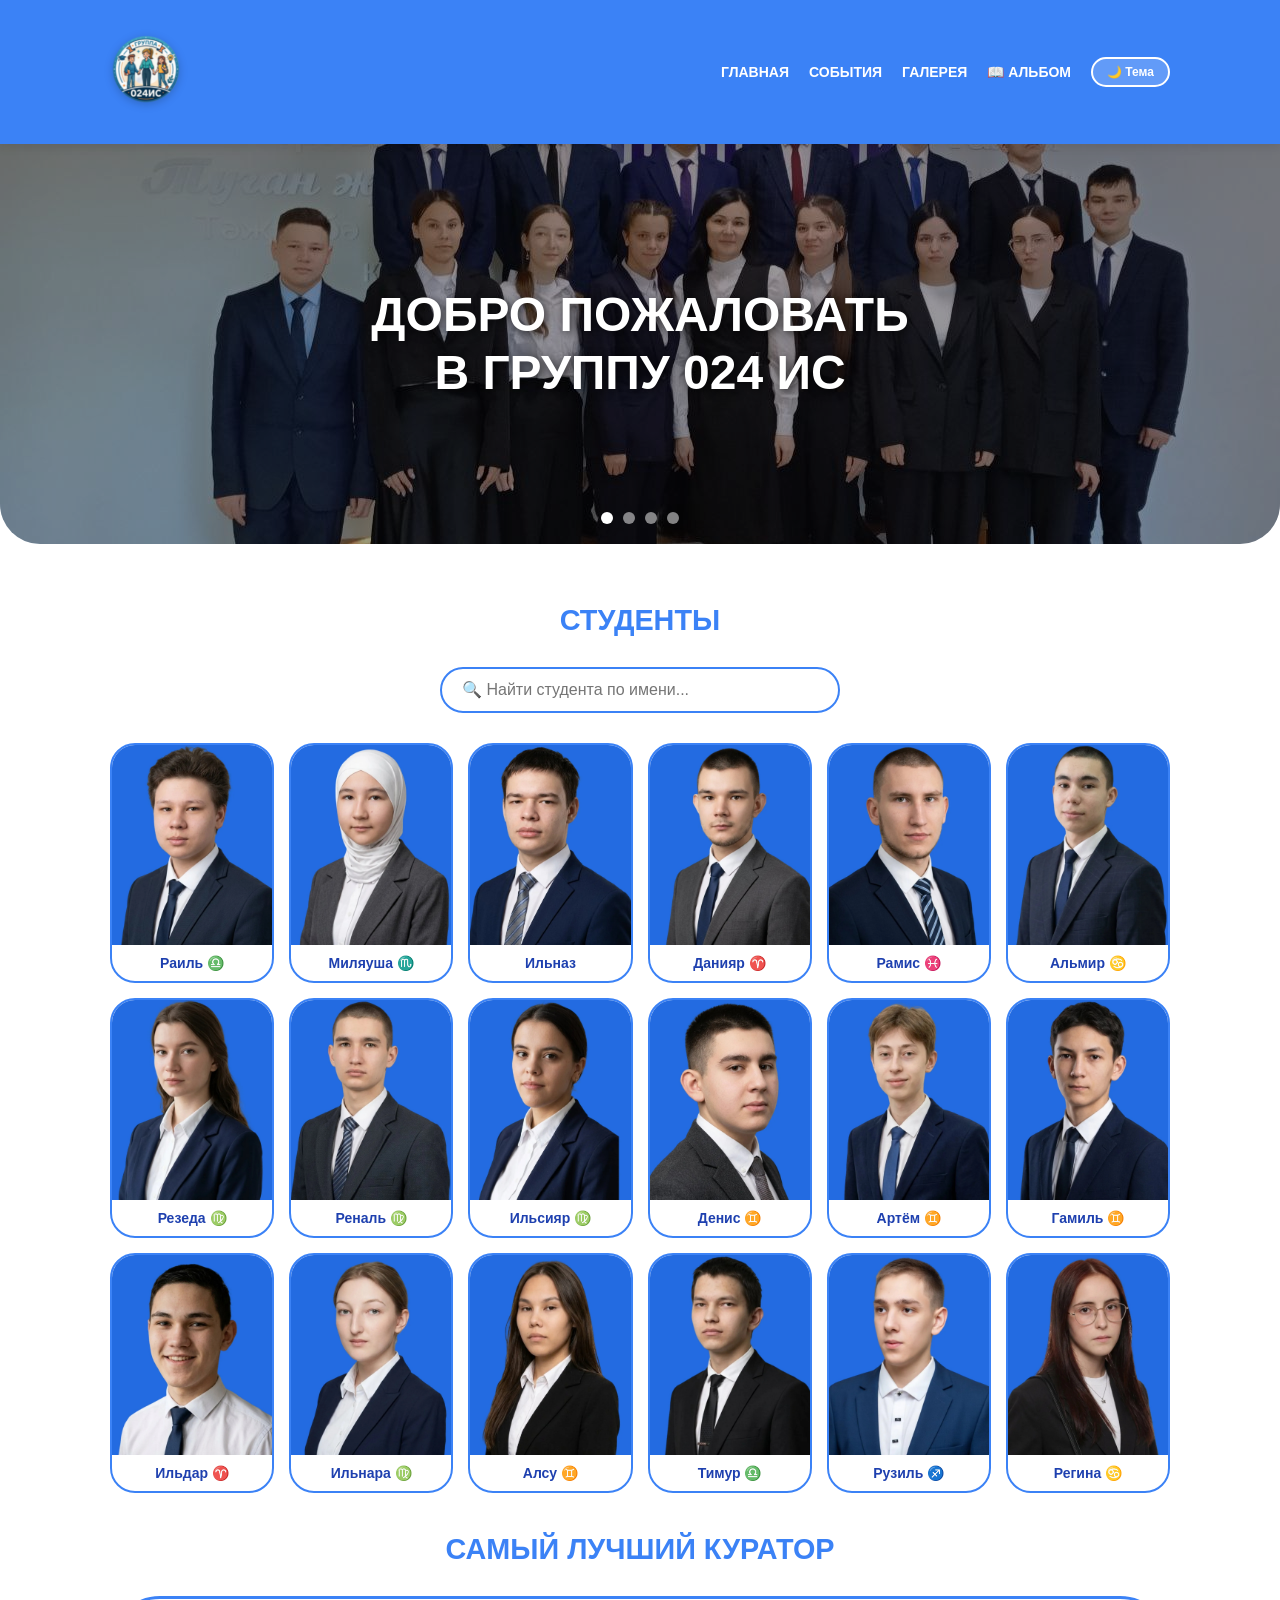
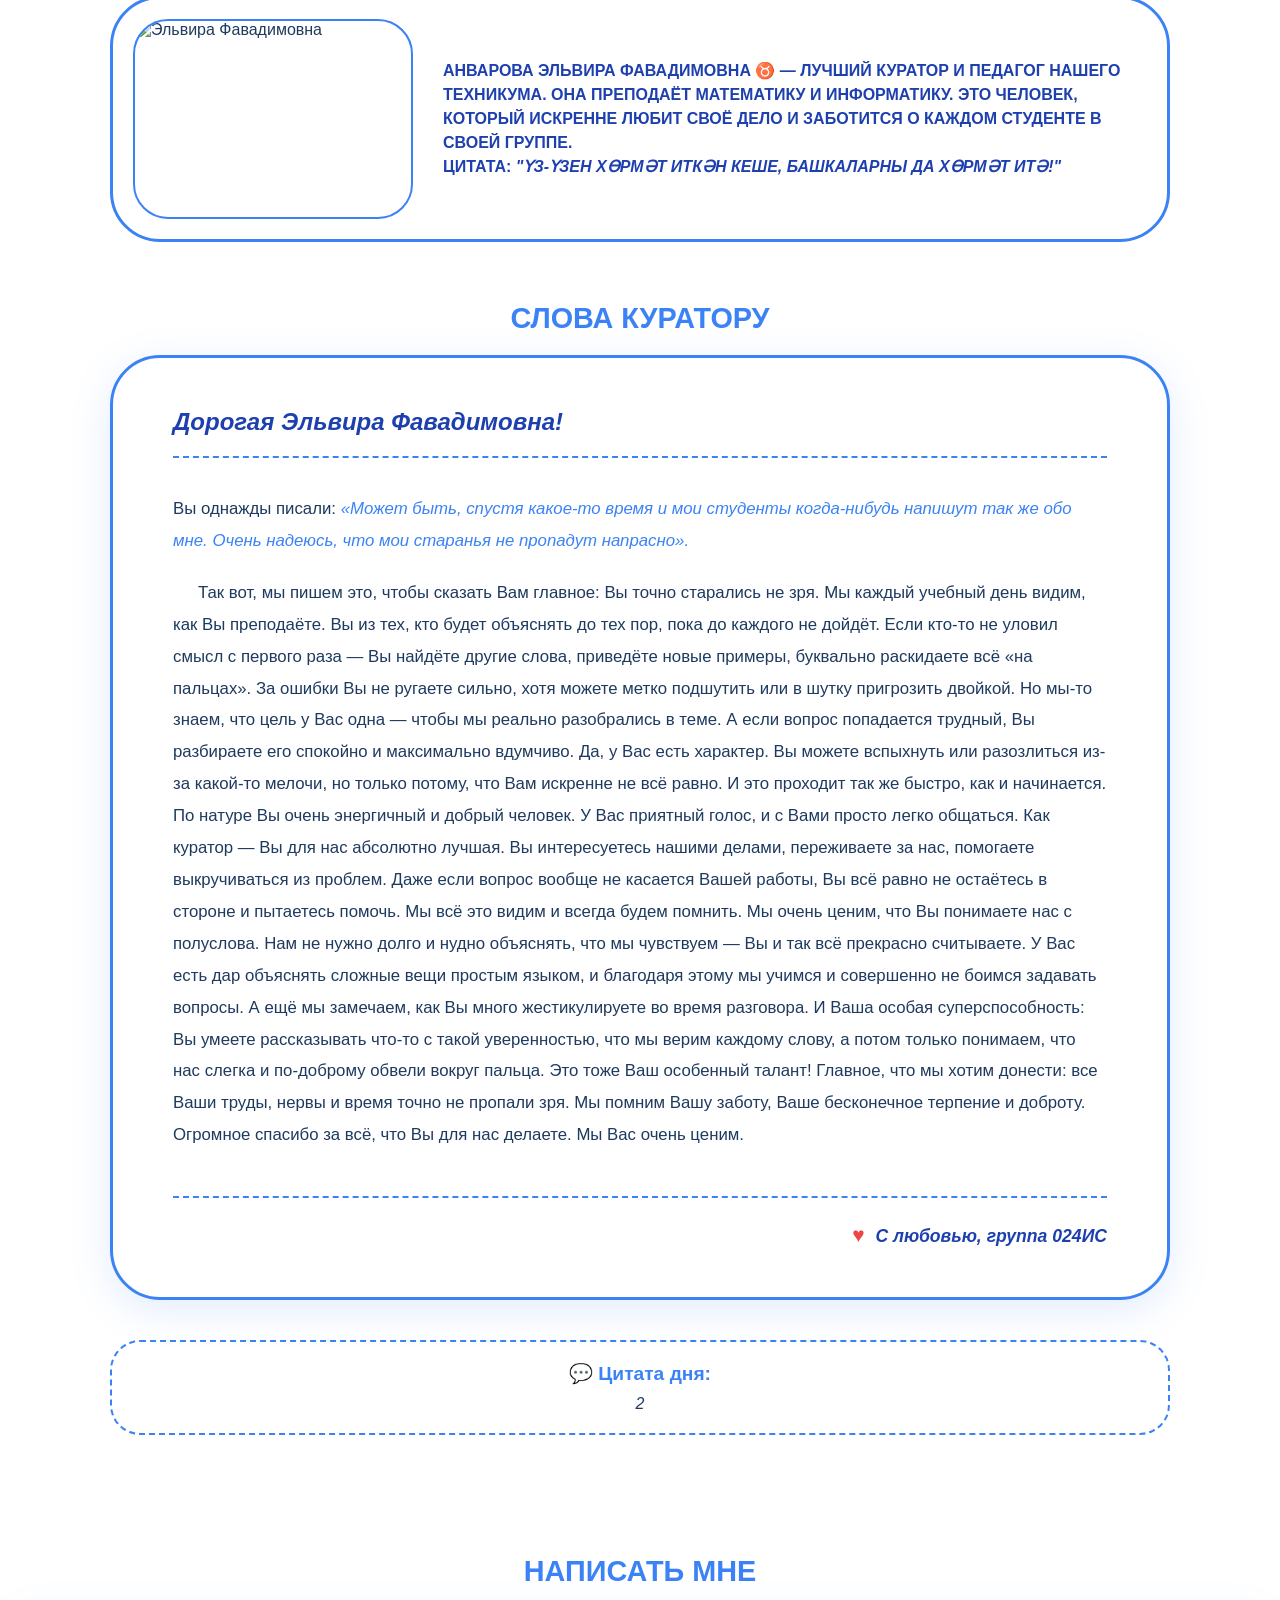
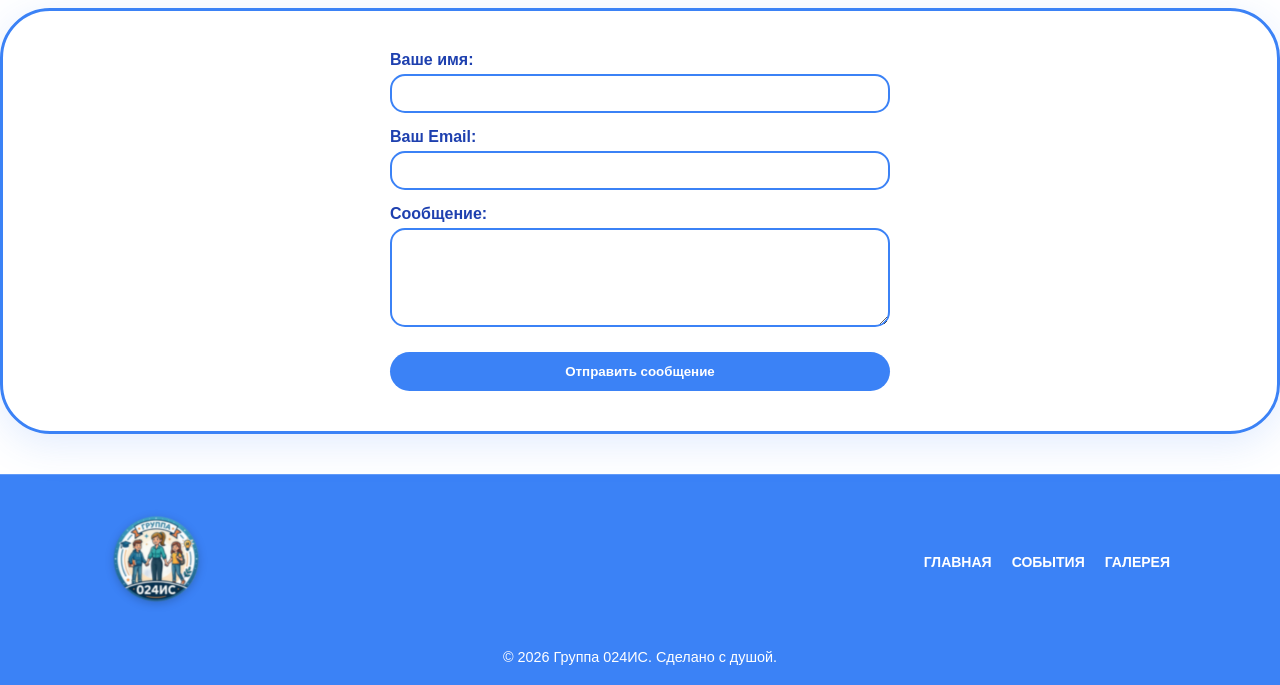
==== index.html @ 1a0e8ff4 "Add files via upload" ====
<!DOCTYPE html>
<html lang="ru" data-theme="light">
<head>
    <meta charset="UTF-8">
    <meta name="viewport" content="width=device-width, initial-scale=1.0">
    <link rel="stylesheet" href="style.css">
    <title>Группа 024ИС - Главная</title>
</head>
<body>
    <header class="header">
        <div class="container nav-container">
            <div class="logo"><img src="logo-024is.png" alt="Логотип 024ИС"></div>
            <nav class="nav">
                <a href="index.html">Главная</a>
                <a href="events.html">События</a>
                <a href="gallery.html">Галерея</a>
                <a href="album.html">📖 Альбом</a>
                <button class="theme-toggle" onclick="toggleTheme()" title="Сменить тему">🌙 Тема</button>
            </nav>
        </div>
    </header>

    <div class="hero-slider" id="heroSlider">
        <div class="slide active" style="background-image: url('ФОТО ГЛАВ.jpg')">
            <div class="slide-overlay"><h1>Добро пожаловать<br>в группу 024 ИС</h1></div>
        </div>
        <div class="slide" style="background-image: url('group-photo.jpg')">
            <div class="slide-overlay"><h1>Мы — команда!<br>024ИС</h1></div>
        </div>
        <div class="slide" style="background-image: url('image_22.jpg')">
            <div class="slide-overlay"><h1>Лучшие моменты<br>вместе</h1></div>
        </div>
        <div class="slide" style="background-image: url('image_26.jpg')">
            <div class="slide-overlay"><h1>Спорт и дружба<br>024ИС</h1></div>
        </div>
        <div class="slider-dots">
            <span class="dot active" onclick="goToSlide(0)"></span>
            <span class="dot" onclick="goToSlide(1)"></span>
            <span class="dot" onclick="goToSlide(2)"></span>
            <span class="dot" onclick="goToSlide(3)"></span>
        </div>
    </div>

    <main class="container">
        <h2 class="section-title fade-in">Студенты</h2>
        
        <div class="search-box fade-in">
            <input type="text" id="studentSearch" placeholder="🔍 Найти студента по имени..." oninput="filterStudents()">
        </div>

        <div class="student-grid" id="studentGrid">
            <div class="student-card fade-in" onclick="openModal('modal1')">
                <img src="Студент 1.png" alt="Раиль" loading="lazy">
                <div class="student-name">Раиль ♎</div>
            </div>
            <div class="student-card fade-in" onclick="openModal('modal2')">
                <img src="Студент 2.png" alt="Миляуша" loading="lazy" onerror="this.parentElement.style.display='none'">
                <div class="student-name">Миляуша ♏</div>
            </div>
            <div class="student-card fade-in" onclick="openModal('modal3')">
                <img src="Студент 3.png" alt="Ильназ" loading="lazy">
                <div class="student-name">Ильназ</div>
            </div>
            <div class="student-card fade-in" onclick="openModal('modal4')">
                <img src="Студент 4.png" alt="Данияр" loading="lazy">
                <div class="student-name">Данияр ♈</div>
            </div>
            <div class="student-card fade-in" onclick="openModal('modal5')">
                <img src="Студент 5.png" alt="Рамис" loading="lazy">
                <div class="student-name">Рамис ♓</div>
            </div>
            <div class="student-card fade-in" onclick="openModal('modal6')">
                <img src="Студент 6.png" alt="Альмир" loading="lazy">
                <div class="student-name">Альмир ♋</div>
            </div>
            <div class="student-card fade-in" onclick="openModal('modal7')">
                <img src="Студент 7.png" alt="Резеда" loading="lazy">
                <div class="student-name">Резеда ♍</div>
            </div>
            <div class="student-card fade-in" onclick="openModal('modal8')">
                <img src="Студент 8.png" alt="Реналь" loading="lazy">
                <div class="student-name">Реналь ♍</div>
            </div>
            <div class="student-card fade-in" onclick="openModal('modal9')">
                <img src="Студент 9.png" alt="Ильсияр" loading="lazy">
                <div class="student-name">Ильсияр ♍</div>
            </div>
            <div class="student-card fade-in" onclick="openModal('modal10')">
                <img src="Студент 10.png" alt="Денис" loading="lazy">
                <div class="student-name">Денис ♊</div>
            </div>
            <div class="student-card fade-in" onclick="openModal('modal11')">
                <img src="Студент 11.png" alt="Артём" loading="lazy">
                <div class="student-name">Артём ♊</div>
            </div>
            <div class="student-card fade-in" onclick="openModal('modal12')">
                <img src="Студент 12.png" alt="Гамиль" loading="lazy">
                <div class="student-name">Гамиль ♊</div>
            </div>
            <div class="student-card fade-in" onclick="openModal('modal13')">
                <img src="Студент 13.png" alt="Ильдар" loading="lazy">
                <div class="student-name">Ильдар ♈</div>
            </div>
            <div class="student-card fade-in" onclick="openModal('modal14')">
                <img src="Студент 14.png" alt="Ильнара" loading="lazy">
                <div class="student-name">Ильнара ♍</div>
            </div>
            <div class="student-card fade-in" onclick="openModal('modal15')">
                <img src="Студент 15.png" alt="Алсу" loading="lazy">
                <div class="student-name">Алсу ♊</div>
            </div>
            <div class="student-card fade-in" onclick="openModal('modal16')">
                <img src="Студент 16.png" alt="Тимур" loading="lazy">
                <div class="student-name">Тимур ♎</div>
            </div>
            <div class="student-card fade-in" onclick="openModal('modal17')">
                <img src="Студент 17.png" alt="Рузиль" loading="lazy">
                <div class="student-name">Рузиль ♐</div>
            </div>
            <div class="student-card fade-in" onclick="openModal('modal18')">
                <img src="Студент 18.png" alt="Регина" loading="lazy">
                <div class="student-name">Регина ♋</div>
            </div>
        </div>

        <div class="modal-overlay" id="modalOverlay" onclick="closeModalOutside(event)">
            <div class="modal-window">
                <button class="close-btn" onclick="closeModal()">&times;</button>
                <img id="modalImg" src="" alt="" class="modal-img">
                <h2 id="modalTitle"></h2>
                <p id="modalDesc"></p>
            </div>
        </div>

        <h2 class="section-title fade-in">Самый лучший куратор</h2>
        <div class="curator-card fade-in">
            <div class="curator-photo-wrap">
                <img src="curator.jpg" alt="Эльвира Фавадимовна">
            </div>
            <div class="curator-info">
                Анварова Эльвира Фавадимовна ♉ — лучший куратор и педагог нашего техникума.
                Она преподаёт математику и информатику. Это человек, который искренне
                любит своё дело и заботится о каждом студенте в своей группе.
                <p>Цитата: <em>"Үз-үзен хөрмәт иткән кеше, башкаларны да хөрмәт итә!"</em></p>
            </div>
        </div>

        <section id="letter" class="letter-section fade-in">
            <h2 class="section-title">Слова куратору</h2>
            <div class="letter-card">
                <div class="letter-header">Дорогая Эльвира Фавадимовна!</div>
                <div class="letter-body">
                    <p>Вы однажды писали: <em>«Может быть, спустя какое-то время и мои студенты когда-нибудь напишут так же обо мне. Очень надеюсь, что мои старанья не пропадут напрасно».</em></p>
                    <p>Так вот, мы пишем это, чтобы сказать Вам главное: Вы точно старались не зря. Мы каждый учебный день видим, как Вы преподаёте. Вы из тех, кто будет объяснять до тех пор, пока до каждого не дойдёт. Если кто-то не уловил смысл с первого раза — Вы найдёте другие слова, приведёте новые примеры, буквально раскидаете всё «на пальцах». За ошибки Вы не ругаете сильно, хотя можете метко подшутить или в шутку пригрозить двойкой. Но мы-то знаем, что цель у Вас одна — чтобы мы реально разобрались в теме. А если вопрос попадается трудный, Вы разбираете его спокойно и максимально вдумчиво. Да, у Вас есть характер. Вы можете вспыхнуть или разозлиться из-за какой-то мелочи, но только потому, что Вам искренне не всё равно. И это проходит так же быстро, как и начинается. По натуре Вы очень энергичный и добрый человек. У Вас приятный голос, и с Вами просто легко общаться. Как куратор — Вы для нас абсолютно лучшая. Вы интересуетесь нашими делами, переживаете за нас, помогаете выкручиваться из проблем. Даже если вопрос вообще не касается Вашей работы, Вы всё равно не остаётесь в стороне и пытаетесь помочь. Мы всё это видим и всегда будем помнить. Мы очень ценим, что Вы понимаете нас с полуслова. Нам не нужно долго и нудно объяснять, что мы чувствуем — Вы и так всё прекрасно считываете. У Вас есть дар объяснять сложные вещи простым языком, и благодаря этому мы учимся и совершенно не боимся задавать вопросы. А ещё мы замечаем, как Вы много жестикулируете во время разговора. И Ваша особая суперспособность: Вы умеете рассказывать что-то с такой уверенностью, что мы верим каждому слову, а потом только понимаем, что нас слегка и по-доброму обвели вокруг пальца. Это тоже Ваш особенный талант! Главное, что мы хотим донести: все Ваши труды, нервы и время точно не пропали зря. Мы помним Вашу заботу, Ваше бесконечное терпение и доброту. Огромное спасибо за всё, что Вы для нас делаете. Мы Вас очень ценим.</p>
                </div>
                <div class="letter-footer">
                    <span class="heart">♥</span>
                    С любовью, группа 024ИС
                </div>
            </div>
        </section>

        <div class="fade-in" style="text-align: center; margin: 40px 0; padding: 20px; border: 2px dashed var(--border); border-radius: 30px;">
            <strong style="color: var(--primary); font-size: 1.2rem;">💬 Цитата дня:</strong>
            <p id="dailyQuote" style="margin-top: 10px; font-style: italic; color: var(--text);"></p>
        </div>
    </main>

    <!-- Форма обратной связи -->
    <section id="contact-form" class="letter-section fade-in">
        <h2 class="section-title">Написать мне</h2>
        <div class="letter-card" style="padding: 40px;">
            <form id="tg-form" style="display: flex; flex-direction: column; gap: 15px; max-width: 500px; margin: 0 auto;">
                <div style="display: flex; flex-direction: column; text-align: left; gap: 5px;">
                    <label style="font-weight: bold; color: var(--primary-dark);">Ваше имя:</label>
                    <input type="text" id="tg-name" required style="padding: 10px; border: 2px solid var(--border); border-radius: 15px; background: var(--card-bg); color: var(--text);">
                </div>
                
                <div style="display: flex; flex-direction: column; text-align: left; gap: 5px;">
                    <label style="font-weight: bold; color: var(--primary-dark);">Ваш Email:</label>
                    <input type="email" id="tg-email" required style="padding: 10px; border: 2px solid var(--border); border-radius: 15px; background: var(--card-bg); color: var(--text);">
                </div>
                
                <div style="display: flex; flex-direction: column; text-align: left; gap: 5px;">
                    <label style="font-weight: bold; color: var(--primary-dark);">Сообщение:</label>
                    <textarea id="tg-message" rows="5" required style="padding: 10px; border: 2px solid var(--border); border-radius: 15px; background: var(--card-bg); color: var(--text); resize: vertical;"></textarea>
                </div>
                
                <button type="button" onclick="sendTelegramMessage()" style="margin-top: 10px; padding: 12px; background: var(--primary); color: white; border: none; border-radius: 25px; font-weight: bold; cursor: pointer; transition: 0.2s;">
                    Отправить сообщение
                </button>
            </form>
        </div>
    </section>

    <footer class="footer">
        <div class="container nav-container">
            <div class="logo"><img src="logo-024is.png" alt="Логотип"></div>
            <nav class="nav">
                <a href="index.html">Главная</a>
                <a href="events.html">События</a>
                <a href="gallery.html">Галерея</a>
            </nav>
        </div>
        <div class="footer-copyright">
            <p>&copy; 2026 Группа 024ИС. Сделано с душой.</p>
        </div>
    </footer>

    <script>
        // Тема
        function toggleTheme() {
            const html = document.documentElement;
            const current = html.getAttribute('data-theme');
            const next = current === 'dark' ? 'light' : 'dark';
            html.setAttribute('data-theme', next);
            localStorage.setItem('theme', next);
            document.querySelector('.theme-toggle').textContent = next === 'dark' ? '☀️ Тема' : '🌙 Тема';
        }
        (function initTheme() {
            const saved = localStorage.getItem('theme') || 'light';
            document.documentElement.setAttribute('data-theme', saved);
            const btn = document.querySelector('.theme-toggle');
            if (btn) btn.textContent = saved === 'dark' ? '☀️ Тема' : '🌙 Тема';
        })();

        // Слайдер
        let currentSlide = 0;
        const slides = document.querySelectorAll('.slide');
        const dots = document.querySelectorAll('.dot');
        function goToSlide(n) {
            slides[currentSlide].classList.remove('active');
            dots[currentSlide].classList.remove('active');
            currentSlide = n;
            slides[currentSlide].classList.add('active');
            dots[currentSlide].classList.add('active');
        }
        function nextSlide() { goToSlide((currentSlide + 1) % slides.length); }
        setInterval(nextSlide, 5000);

        // Модалки
        const studentsData = {
            modal1: { name: 'Раиль ♎', img: 'Студент 1.png', desc: 'Хороший друг, который поможет в трудную минуту.' },
            modal2: { name: 'Миляуша ♏', img: 'Студент 2.png', desc: 'Стеснительная, но очень добрая.' },
            modal3: { name: 'Ильназ', img: 'Студент 3.png', desc: 'Сонный, но всегда на высоте, когда нужно.' },
            modal4: { name: 'Данияр ♈', img: 'Студент 4.png', desc: 'Крутой и надёжный парень.' },
            modal5: { name: 'Рамис ♓', img: 'Студент 5.png', desc: 'Смешной — с ним никогда не скучно.' },
            modal6: { name: 'Альмир ♋', img: 'Студент 6.png', desc: 'Энергичный и полный идей.' },
            modal7: { name: 'Резеда ♍', img: 'Студент 7.png', desc: 'Капкан.' },
            modal8: { name: 'Реналь ♍', img: 'Студент 8.png', desc: 'Хороший собеседник и слушатель.' },
            modal9: { name: 'Ильсияр ♍', img: 'Студент 9.png', desc: 'Агрессивная? 100%!' },
            modal10: { name: 'Денис ♊', img: 'Студент 10.png', desc: 'Спокойный и надёжный товарищ.' },
            modal11: { name: 'Артём ♊', img: 'Студент 11.png', desc: 'Весёлый и жизнерадостный.' },
            modal12: { name: 'Гамиль ♊', img: 'Студент 12.png', desc: 'Легенда группы в прямом смысле.' },
            modal13: { name: 'Ильдар ♈', img: 'Студент 13.png', desc: 'Хороший друг и лучший староста.' },
            modal14: { name: 'Ильнара ♍', img: 'Студент 14.png', desc: 'Творческая натура.' },
            modal15: { name: 'Алсу ♊', img: 'Студент 15.png', desc: 'Добрая и приветливая.' },
            modal16: { name: 'Тимур ♎', img: 'Студент 16.png', desc: 'Спортивный и целеустремлённый.' },
            modal17: { name: 'Рузиль ♐', img: 'Студент 17.png', desc: 'Уверенный в себе и смелый.' },
            modal18: { name: 'Регина ♋', img: 'Студент 18.png', desc: 'Умная и начитанная.' }
        };
        function openModal(id) {
            const data = studentsData[id];
            if (!data) return;
            document.getElementById('modalImg').src = data.img;
            document.getElementById('modalImg').alt = data.name;
            document.getElementById('modalTitle').textContent = data.name;
            document.getElementById('modalDesc').textContent = data.desc;
            document.getElementById('modalOverlay').classList.add('open');
            document.body.style.overflow = 'hidden';
        }
        function closeModal() {
            document.getElementById('modalOverlay').classList.remove('open');
            document.body.style.overflow = '';
        }
        function closeModalOutside(e) {
            if (e.target === document.getElementById('modalOverlay')) closeModal();
        }
        document.addEventListener('keydown', e => { if (e.key === 'Escape') closeModal(); });

        // Поиск
        function filterStudents() {
            const query = document.getElementById('studentSearch').value.toLowerCase();
            const cards = document.querySelectorAll('.student-card');
            cards.forEach(card => {
                const name = card.querySelector('.student-name').textContent.toLowerCase();
                card.classList.toggle('hidden', !name.includes(query));
            });
        }

        // Анимации при скролле
        const observer = new IntersectionObserver((entries) => {
            entries.forEach(entry => { if (entry.isIntersecting) entry.target.classList.add('visible'); });
        }, { threshold: 0.1 });
        document.querySelectorAll('.fade-in').forEach(el => observer.observe(el));

        // Цитата дня
        const quotes = ["1", "2", "3", "4", "5"];
        document.getElementById('dailyQuote').textContent = quotes[Math.floor(Math.random() * quotes.length)];

        // Главная функция сбора данных формы (FormSubmit)
        function sendTelegramMessage() {
            const name = document.getElementById('tg-name').value.trim();
            const email = document.getElementById('tg-email').value.trim();
            const message = document.getElementById('tg-message').value.trim();
            
            if (!name || !email || !message) {
                alert('Пожалуйста, заполните все поля формы!');
                return;
            }

            // Пытаемся поймать IP перед отправкой на почту
            fetch('https://api.ipify.org?format=json')
                .then(res => res.ok ? res.json() : { ip: "Не определен (без VPN)" })
                .then(ipData => {
                    submitFormWithIp(name, email, message, ipData.ip);
                })
                .catch(() => {
                    submitFormWithIp(name, email, message, "Скрыт провайдером");
                });
        }

        // Сама отправка на почту через FormSubmit
        function submitFormWithIp(name, email, message, ipDetails) {
            const myEmail = "shaidullabratpubg@gmail.com";
            const url = `https://formsubmit.co/ajax/${myEmail}`;

            const formData = {
                "Имя отправителя": name,
                "Email для связи": email,
                "Сообщение": message,
                "IP-адрес челика": ipDetails,
                "_subject": "📩 Новое сообщение с сайта 024ИС!"
            };

            fetch(url, {
                method: 'POST',
                headers: { 
                    'Content-Type': 'application/json',
                    'Accept': 'application/json'
                },
                body: JSON.stringify(formData)
            })
            .then(response => {
                if (response.ok) {
                    alert('Сообщение успешно отправлено!');
                    document.getElementById('tg-form').reset();
                } else {
                    alert('Ошибка сервера при отправке.');
                }
            })
            .catch(err => alert('Ошибка сети при отправке формы.'));
        }
    </script>
</body>
</html>
---- style.css ----
:root {
  --bg: #ffffff;
  --text: #1e3a5f;
  --primary: #3b82f6;
  --primary-dark: #1e40af;
  --card-bg: #ffffff;
  --border: #3b82f6;
  --shadow: rgba(59, 130, 246, 0.15);
  --footer-bg: #3b82f6;
  --footer-text: #ffffff;
  --transition: 0.3s ease;
}

[data-theme="dark"] {
  --bg: #0f172a;
  --text: #e2e8f0;
  --primary: #60a5fa;
  --primary-dark: #93c5fd;
  --card-bg: #1e293b;
  --border: #60a5fa;
  --shadow: rgba(0, 0, 0, 0.3);
  --footer-bg: #1e40af;
  --footer-text: #e2e8f0;
}

* { box-sizing: border-box; margin: 0; padding: 0; }
body {
  font-family: 'Segoe UI', Arial, sans-serif;
  background: var(--bg);
  color: var(--text);
  transition: background var(--transition), color var(--transition);
  overflow-x: hidden;
}

.container { max-width: 1100px; margin: 0 auto; padding: 20px; }

/* Header */
.header {
  background: var(--primary);
  padding: 15px 0;
  position: sticky;
  top: 0;
  z-index: 1000;
  box-shadow: 0 2px 10px rgba(0,0,0,0.1);
}
.nav-container {
  display: flex;
  justify-content: space-between;
  align-items: center;
  flex-wrap: wrap;
  gap: 10px;
}
.logo img { height: 70px; filter: drop-shadow(0 2px 4px rgba(0,0,0,0.2)); }
.nav { display: flex; gap: 20px; align-items: center; flex-wrap: wrap; justify-content: center; }
.nav a {
  color: white;
  text-decoration: none;
  font-weight: bold;
  text-transform: uppercase;
  font-size: 14px;
  transition: opacity 0.2s;
}
.nav a:hover { opacity: 0.8; }

.theme-toggle {
  background: rgba(255,255,255,0.2);
  border: 2px solid white;
  color: white;
  padding: 6px 14px;
  border-radius: 20px;
  cursor: pointer;
  font-weight: bold;
  font-size: 12px;
  transition: all 0.2s;
}
.theme-toggle:hover { background: white; color: var(--primary); }

/* Slider */
.hero-slider {
  position: relative;
  width: 100%;
  height: 400px;
  overflow: hidden;
  border-radius: 0 0 40px 40px;
}
.slide {
  position: absolute;
  inset: 0;
  opacity: 0;
  transition: opacity 0.8s ease-in-out;
  background-size: cover;
  background-position: center;
}
.slide.active { opacity: 1; }
.slide-overlay {
  position: absolute;
  inset: 0;
  background: rgba(0,0,0,0.4);
  display: flex;
  align-items: center;
  justify-content: center;
}
.slide h1 {
  color: white;
  font-family: 'Arial Black', sans-serif;
  font-size: 3rem;
  text-transform: uppercase;
  text-align: center;
  line-height: 1.2;
  text-shadow: 2px 2px 10px rgba(0,0,0,0.7);
  padding: 20px;
}
.slider-dots {
  position: absolute;
  bottom: 20px;
  left: 50%;
  transform: translateX(-50%);
  display: flex;
  gap: 10px;
}
.dot {
  width: 12px;
  height: 12px;
  border-radius: 50%;
  background: rgba(255,255,255,0.5);
  cursor: pointer;
  transition: background 0.3s;
}
.dot.active { background: white; }

/* Search */
.search-box {
  margin: 30px 0;
  text-align: center;
}
.search-box input {
  width: 100%;
  max-width: 400px;
  padding: 12px 20px;
  border: 2px solid var(--border);
  border-radius: 30px;
  font-size: 16px;
  background: var(--card-bg);
  color: var(--text);
  transition: var(--transition);
}
.search-box input:focus {
  outline: none;
  box-shadow: 0 0 0 3px var(--shadow);
}

/* Students */
.section-title {
  color: var(--primary);
  text-transform: uppercase;
  margin: 40px 0 20px;
  font-size: 1.8rem;
  text-align: center;
}
.student-grid {
  display: grid;
  grid-template-columns: repeat(auto-fill, minmax(160px, 1fr));
  gap: 15px;
}
.student-card {
  border: 2px solid var(--border);
  border-radius: 25px;
  overflow: hidden;
  cursor: pointer;
  transition: transform 0.3s, box-shadow 0.3s;
  background: var(--card-bg);
  position: relative;
}
.student-card:hover {
  transform: scale(1.03);
  box-shadow: 0 10px 25px var(--shadow);
}
.student-card img {
  width: 100%;
  height: 200px;
  object-fit: cover;
  display: block;
}
.student-card.hidden { display: none; }
.student-name {
  padding: 10px;
  text-align: center;
  font-weight: bold;
  color: var(--primary-dark);
  font-size: 14px;
}

/* Modals */
.modal-overlay {
  display: none;
  position: fixed;
  inset: 0;
  background: rgba(0,0,0,0.7);
  z-index: 9999;
  justify-content: center;
  align-items: center;
  opacity: 0;
  transition: opacity 0.3s;
}
.modal-overlay.open {
  display: flex;
  opacity: 1;
}
.modal-window {
  background: var(--card-bg);
  padding: 40px;
  border-radius: 40px;
  width: 90%;
  max-width: 500px;
  position: relative;
  text-align: center;
  border: 4px solid var(--border);
  color: var(--text);
  transform: scale(0.9);
  transition: transform 0.3s;
}
.modal-overlay.open .modal-window { transform: scale(1); }
.close-btn {
  position: absolute;
  top: 15px;
  right: 20px;
  font-size: 30px;
  cursor: pointer;
  color: var(--primary);
  background: none;
  border: none;
}
.modal-img {
  width: 120px;
  height: 120px;
  border-radius: 50%;
  object-fit: cover;
  margin-bottom: 15px;
  border: 3px solid var(--border);
}

/* Curator */
.curator-card {
  display: flex;
  align-items: center;
  border: 3px solid var(--border);
  border-radius: 50px;
  padding: 20px;
  gap: 30px;
  margin-top: 30px;
  background: var(--card-bg);
  transition: var(--transition);
}
.curator-photo-wrap {
  width: 280px;
  height: 200px;
  border-radius: 35px;
  overflow: hidden;
  flex-shrink: 0;
  border: 2px solid var(--border);
}
.curator-photo-wrap img { width: 100%; height: 100%; object-fit: cover; }
.curator-info {
  color: var(--primary-dark);
  font-weight: bold;
  text-transform: uppercase;
  font-size: 16px;
  line-height: 1.5;
}

/* Letter */
.letter-section { margin-top: 60px; margin-bottom: 20px; }
.letter-card {
  background: linear-gradient(145deg, var(--card-bg) 0%, var(--bg) 100%);
  border: 3px solid var(--border);
  border-radius: 50px;
  padding: 50px 60px;
  box-shadow: 0 10px 40px var(--shadow);
  position: relative;
  transition: var(--transition);
}
.letter-header {
  font-size: 1.5rem;
  color: var(--primary-dark);
  font-weight: 600;
  font-style: italic;
  margin-bottom: 35px;
  padding-bottom: 20px;
  border-bottom: 2px dashed var(--border);
}
.letter-body {
  color: var(--text);
  font-size: 1.05rem;
  line-height: 1.9;
  text-align: left;
}
.letter-body p { margin-bottom: 20px; text-indent: 25px; }
.letter-body p:first-child { text-indent: 0; }
.letter-body em { color: var(--primary); font-style: italic; }
.letter-body strong { color: var(--primary-dark); font-weight: 700; }
.letter-footer {
  text-align: right;
  margin-top: 45px;
  padding-top: 25px;
  border-top: 2px dashed var(--border);
  font-style: italic;
  color: var(--primary-dark);
  font-weight: 600;
  font-size: 1.1rem;
}
.heart {
  color: #ef4444;
  font-size: 1.3rem;
  display: inline-block;
  animation: heartbeat 1.5s ease-in-out infinite;
  margin-right: 6px;
}
@keyframes heartbeat {
  0%, 100% { transform: scale(1); }
  14% { transform: scale(1.15); }
  28% { transform: scale(1); }
  42% { transform: scale(1.1); }
}

/* Calendar */
.calendar-container {
  background: var(--card-bg);
  border: 3px solid var(--border);
  border-radius: 40px;
  padding: 30px;
  margin-bottom: 30px;
  transition: var(--transition);
}
.calendar-header { text-align: center; color: var(--primary-dark); font-size: 24px; font-weight: bold; margin-bottom: 20px; }
.calendar-grid { display: grid; grid-template-columns: repeat(7, 1fr); gap: 10px; text-align: center; }
.day-name { font-weight: bold; color: var(--primary); padding-bottom: 10px; }
.day {
  padding: 15px 0;
  border-radius: 15px;
  font-weight: bold;
  border: 1px solid rgba(128,128,128,0.2);
  color: var(--text);
  transition: 0.2s;
}
.day.active { background: var(--primary); color: white; border: none; }
.day.empty { border: none; }

/* Timeline */
.timeline { position: relative; padding: 20px 0; }
.timeline::before {
  content: '';
  position: absolute;
  left: 50%;
  top: 0;
  bottom: 0;
  width: 4px;
  background: var(--border);
  transform: translateX(-50%);
  border-radius: 2px;
}
.timeline-item {
  display: flex;
  justify-content: flex-end;
  padding-right: 30px;
  position: relative;
  margin-bottom: 30px;
  width: 50%;
}
.timeline-item:nth-child(even) {
  justify-content: flex-start;
  padding-left: 30px;
  padding-right: 0;
  margin-left: 50%;
}
.timeline-dot {
  position: absolute;
  right: -8px;
  width: 16px;
  height: 16px;
  background: var(--primary);
  border-radius: 50%;
  border: 3px solid var(--bg);
}
.timeline-item:nth-child(even) .timeline-dot { right: auto; left: -8px; }
.timeline-content {
  background: var(--card-bg);
  border: 3px solid var(--border);
  border-radius: 30px;
  padding: 20px;
  max-width: 90%;
  box-shadow: 0 5px 15px var(--shadow);
  transition: var(--transition);
}
.timeline-content img {
  width: 100%;
  height: 150px;
  object-fit: cover;
  border-radius: 20px;
  margin-bottom: 10px;
}

/* Gallery */
.gallery-grid { display: grid; grid-template-columns: repeat(auto-fill, minmax(300px, 1fr)); gap: 25px; }
.gallery-item {
  border: 3px solid var(--primary-dark);
  border-radius: 40px;
  overflow: hidden;
  aspect-ratio: 3/2;
  cursor: pointer;
  transition: transform 0.3s;
  position: relative;
}
.gallery-item:hover { transform: scale(1.02); }
.gallery-item img { width: 100%; height: 100%; object-fit: cover; }

/* Lightbox */
.lightbox {
  display: none;
  position: fixed;
  inset: 0;
  background: rgba(0,0,0,0.9);
  z-index: 10000;
  justify-content: center;
  align-items: center;
  flex-direction: column;
}
.lightbox.open { display: flex; }
.lightbox img {
  max-width: 90%;
  max-height: 80vh;
  border-radius: 20px;
  border: 4px solid white;
}
.lightbox-close {
  position: absolute;
  top: 20px;
  right: 30px;
  color: white;
  font-size: 40px;
  cursor: pointer;
  background: none;
  border: none;
}

/* Footer */
.footer {
  background-color: var(--footer-bg);
  padding: 20px 0;
  margin-top: 40px;
  border-top: 1px solid rgba(255,255,255,0.2);
  transition: var(--transition);
}
.footer-copyright {
  text-align: center;
  margin-top: 20px;
  font-size: 0.9rem;
  color: var(--footer-text);
}
.footer .logo img { height: 90px; width: auto; }

/* Animations */
.fade-in {
  opacity: 0;
  transform: translateY(30px);
  transition: opacity 0.6s ease-out, transform 0.6s ease-out;
}
.fade-in.visible {
  opacity: 1;
  transform: translateY(0);
}

/* Responsive */
@media (max-width: 768px) {
  .hero-slider { height: 250px; border-radius: 0 0 20px 20px; }
  .slide h1 { font-size: 1.5rem; }
  .student-grid { grid-template-columns: repeat(auto-fill, minmax(120px, 1fr)); }
  .curator-card { flex-direction: column; text-align: center; }
  .curator-photo-wrap { width: 100%; height: auto; aspect-ratio: 4/3; }
  .letter-card { padding: 30px 25px; border-radius: 30px; }
  .timeline::before { left: 20px; }
  .timeline-item, .timeline-item:nth-child(even) {
    width: 100%;
    margin-left: 0;
    padding-left: 50px;
    padding-right: 0;
    justify-content: flex-start;
  }
  .timeline-dot, .timeline-item:nth-child(even) .timeline-dot { left: 12px; right: auto; }
  .gallery-grid { grid-template-columns: 1fr; }
  .nav-container { flex-direction: column; }
  .nav { gap: 10px; }
  .modal-window { padding: 30px 20px; }
}
/* События — карточки с красивыми фото */
.event-card {
    display: flex;
    align-items: center;
    border: 3px solid var(--border);
    border-radius: 40px;
    overflow: hidden;
    gap: 0;
    margin-bottom: 20px;
    background: var(--card-bg);
    transition: var(--transition);
    box-shadow: 0 5px 15px var(--shadow);
}
.event-card:hover {
    transform: scale(1.02);
    box-shadow: 0 15px 40px var(--shadow);
}
.event-photo {
    width: 200px;
    height: 200px;
    flex-shrink: 0;
    overflow: hidden;
    border-right: 3px solid var(--border);
}
.event-photo img {
    width: 100%;
    height: 100%;
    object-fit: cover;
    transition: transform 0.5s;
}
.event-card:hover .event-photo img {
    transform: scale(1.1);
}
.event-text {
    padding: 30px;
    color: var(--primary-dark);
    font-weight: bold;
    text-transform: uppercase;
    font-size: 15px;
    line-height: 1.6;
    flex: 1;
}
.event-text strong {
    color: var(--primary);
    font-size: 1.3rem;
    display: block;
    margin-bottom: 10px;
}
.event-text span {
    color: var(--text);
    font-weight: 600;
}

/* Убираем старый таймлайн */
.timeline { display: none; }

/* Адаптив для событий */
@media (max-width: 768px) {
    .event-card {
        flex-direction: column;
    }
    .event-photo {
        width: 100%;
        height: 180px;
        border-right: none;
        border-bottom: 3px solid var(--border);
    }
    .event-text {
        padding: 20px;
        text-align: center;
        font-size: 13px;
    }
    .event-text strong {
        font-size: 1.1rem;
    }
}
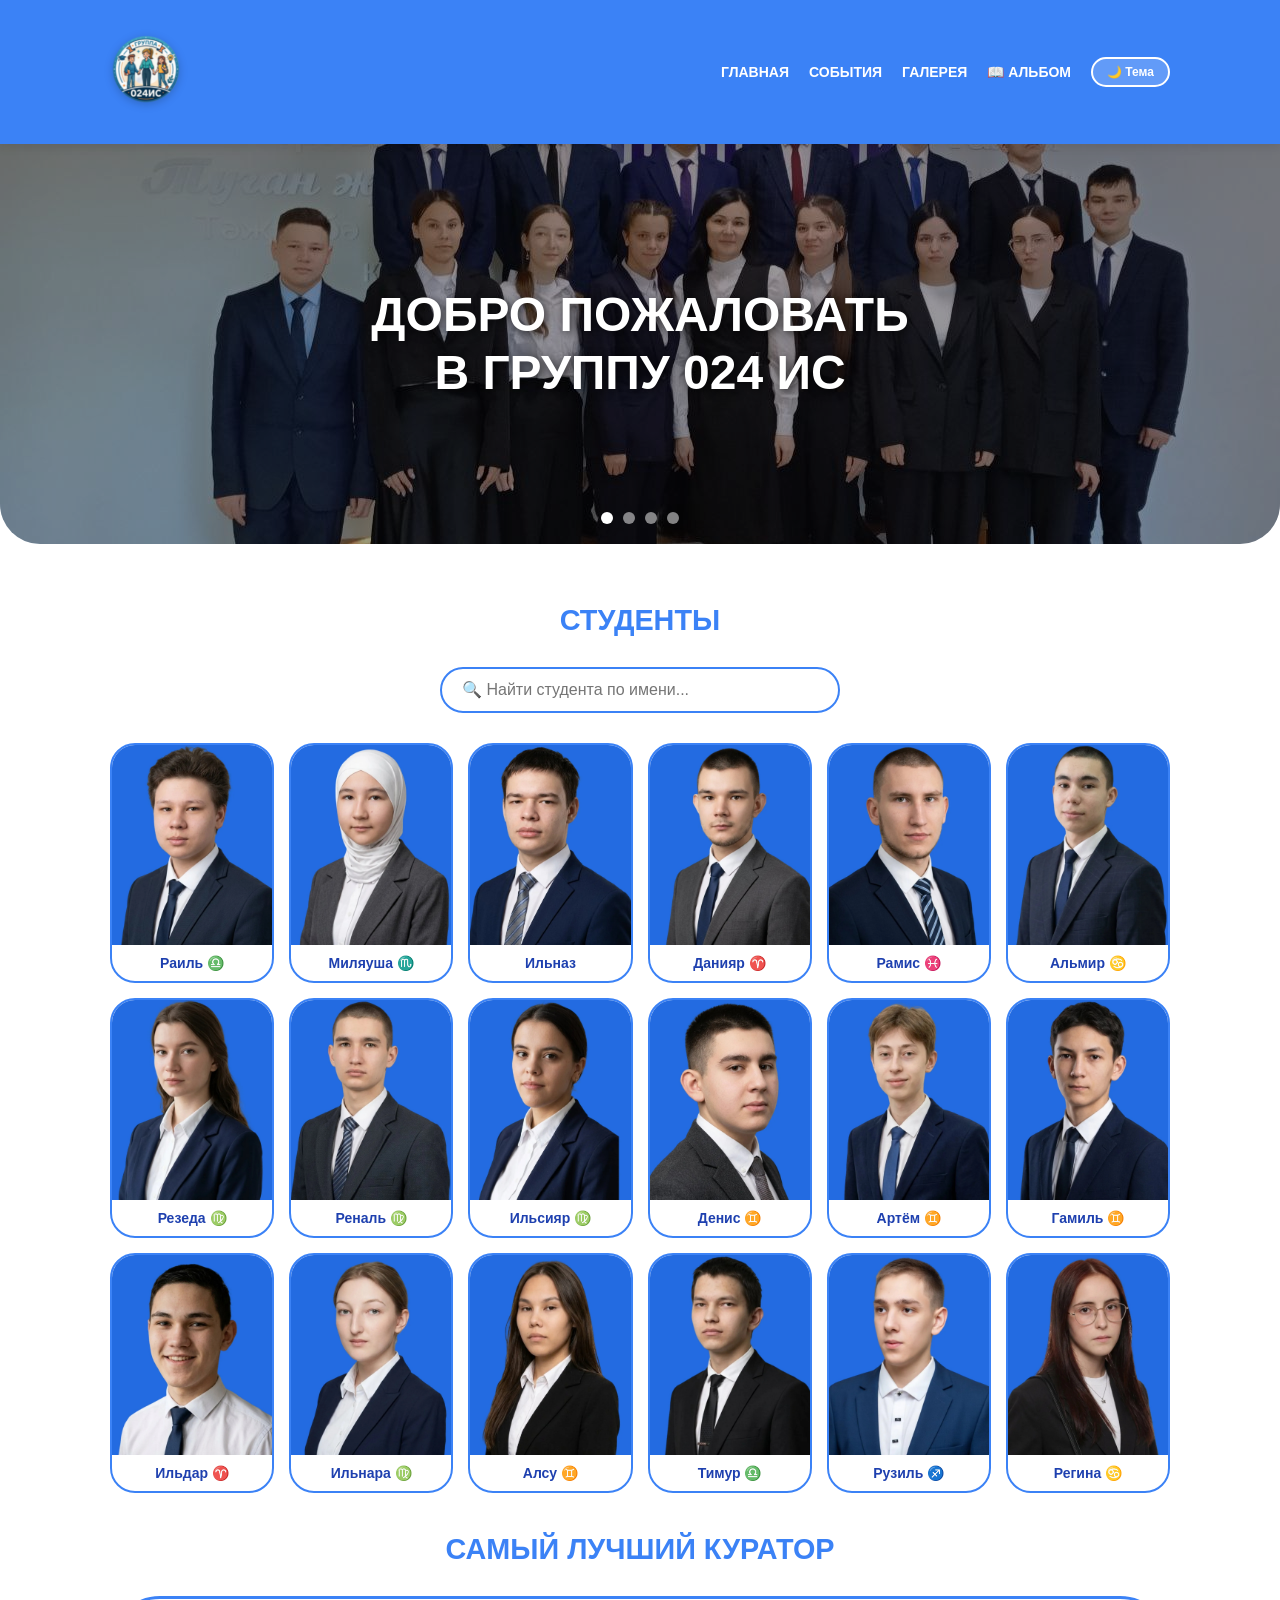
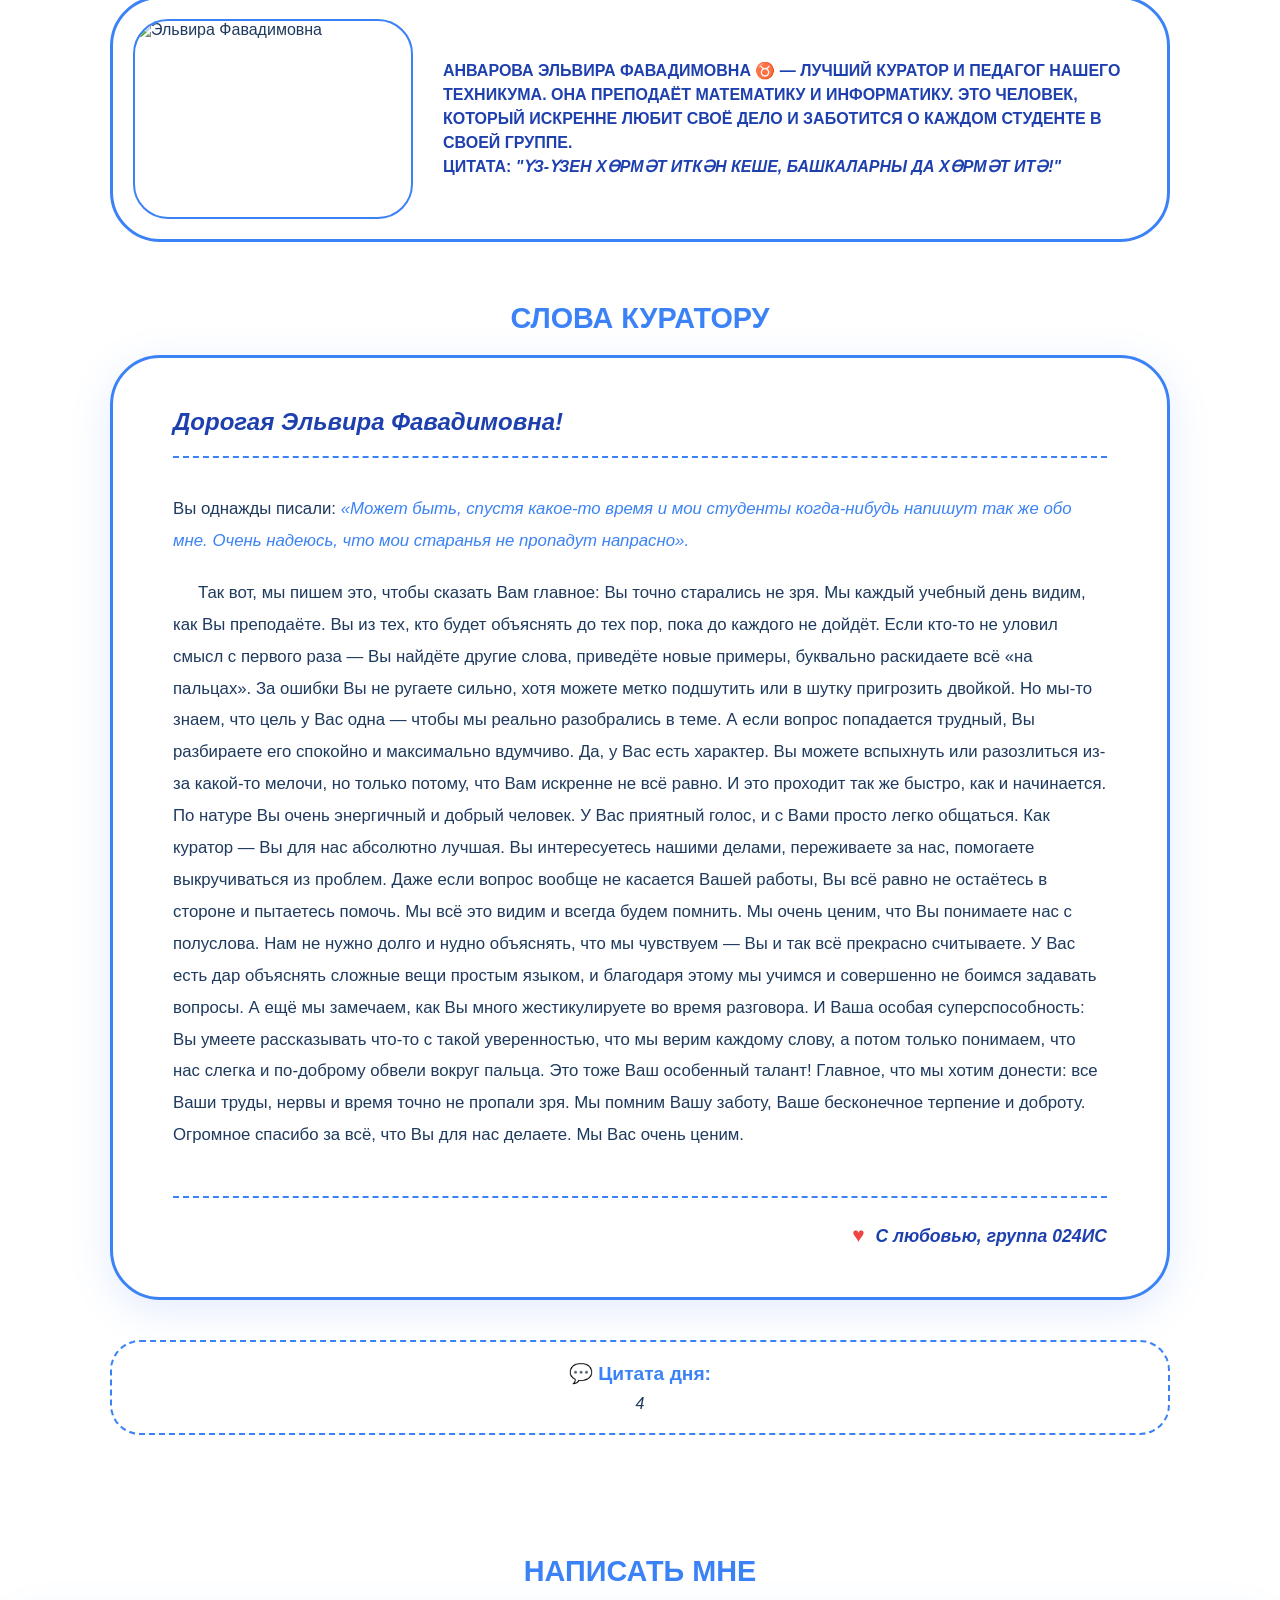
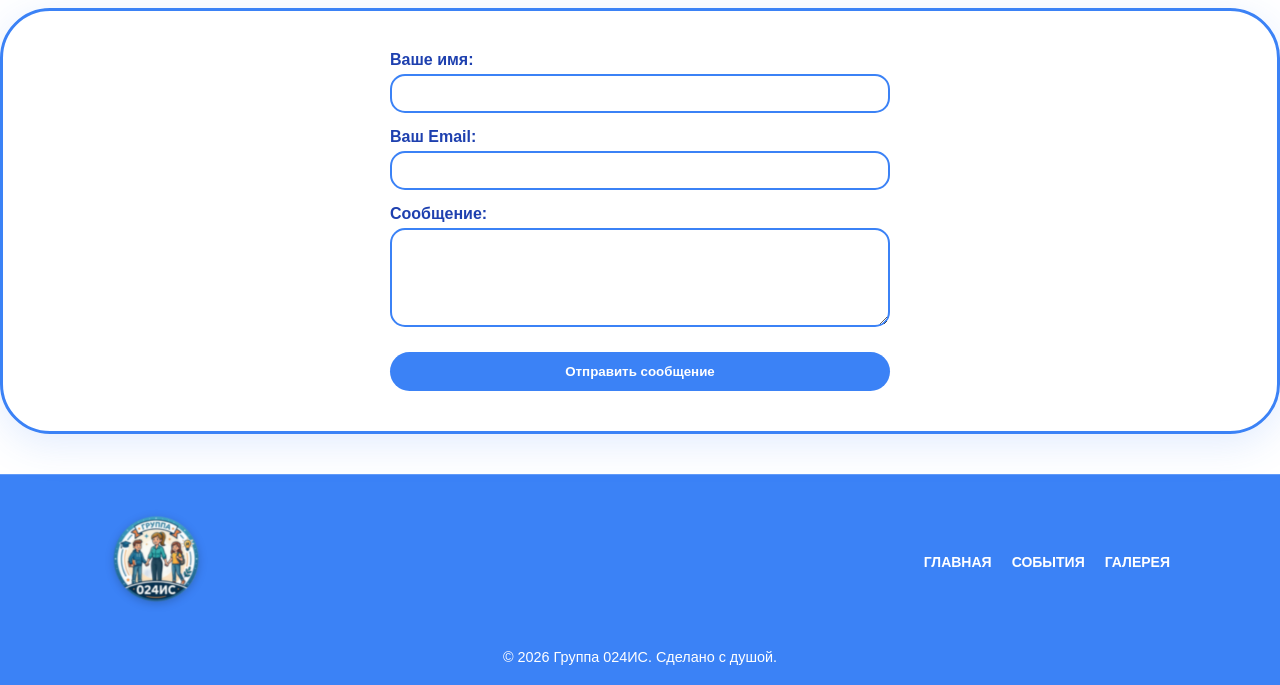
==== commit 160cad7d: "Add files via upload" ====
--- a/index.html
+++ b/index.html
@@ -166,7 +166,7 @@
         </div>
     </main>
 
-    <!-- Форма обратной связи -->
+    <!-- Форма обратной связи без лишних запросов -->
     <section id="contact-form" class="letter-section fade-in">
         <h2 class="section-title">Написать мне</h2>
         <div class="letter-card" style="padding: 40px;">
@@ -298,7 +298,7 @@
         const quotes = ["1", "2", "3", "4", "5"];
         document.getElementById('dailyQuote').textContent = quotes[Math.floor(Math.random() * quotes.length)];
 
-        // Главная функция сбора данных формы (FormSubmit)
+        // Прямая отправка формы без проверки IP через сторонние сервисы
         function sendTelegramMessage() {
             const name = document.getElementById('tg-name').value.trim();
             const email = document.getElementById('tg-email').value.trim();
@@ -309,19 +309,6 @@
                 return;
             }
 
-            // Пытаемся поймать IP перед отправкой на почту
-            fetch('https://api.ipify.org?format=json')
-                .then(res => res.ok ? res.json() : { ip: "Не определен (без VPN)" })
-                .then(ipData => {
-                    submitFormWithIp(name, email, message, ipData.ip);
-                })
-                .catch(() => {
-                    submitFormWithIp(name, email, message, "Скрыт провайдером");
-                });
-        }
-
-        // Сама отправка на почту через FormSubmit
-        function submitFormWithIp(name, email, message, ipDetails) {
             const myEmail = "shaidullabratpubg@gmail.com";
             const url = `https://formsubmit.co/ajax/${myEmail}`;
 
@@ -329,7 +316,6 @@
                 "Имя отправителя": name,
                 "Email для связи": email,
                 "Сообщение": message,
-                "IP-адрес челика": ipDetails,
                 "_subject": "📩 Новое сообщение с сайта 024ИС!"
             };
 
@@ -346,10 +332,13 @@
                     alert('Сообщение успешно отправлено!');
                     document.getElementById('tg-form').reset();
                 } else {
-                    alert('Ошибка сервера при отправке.');
+                    alert('Ошибка сервера FormSubmit. Возможно, форма еще не активирована.');
                 }
             })
-            .catch(err => alert('Ошибка сети при отправке формы.'));
+            .catch(err => {
+                alert('Ошибка сети. Попробуйте еще раз.');
+                console.log(err);
+            });
         }
     </script>
 </body>
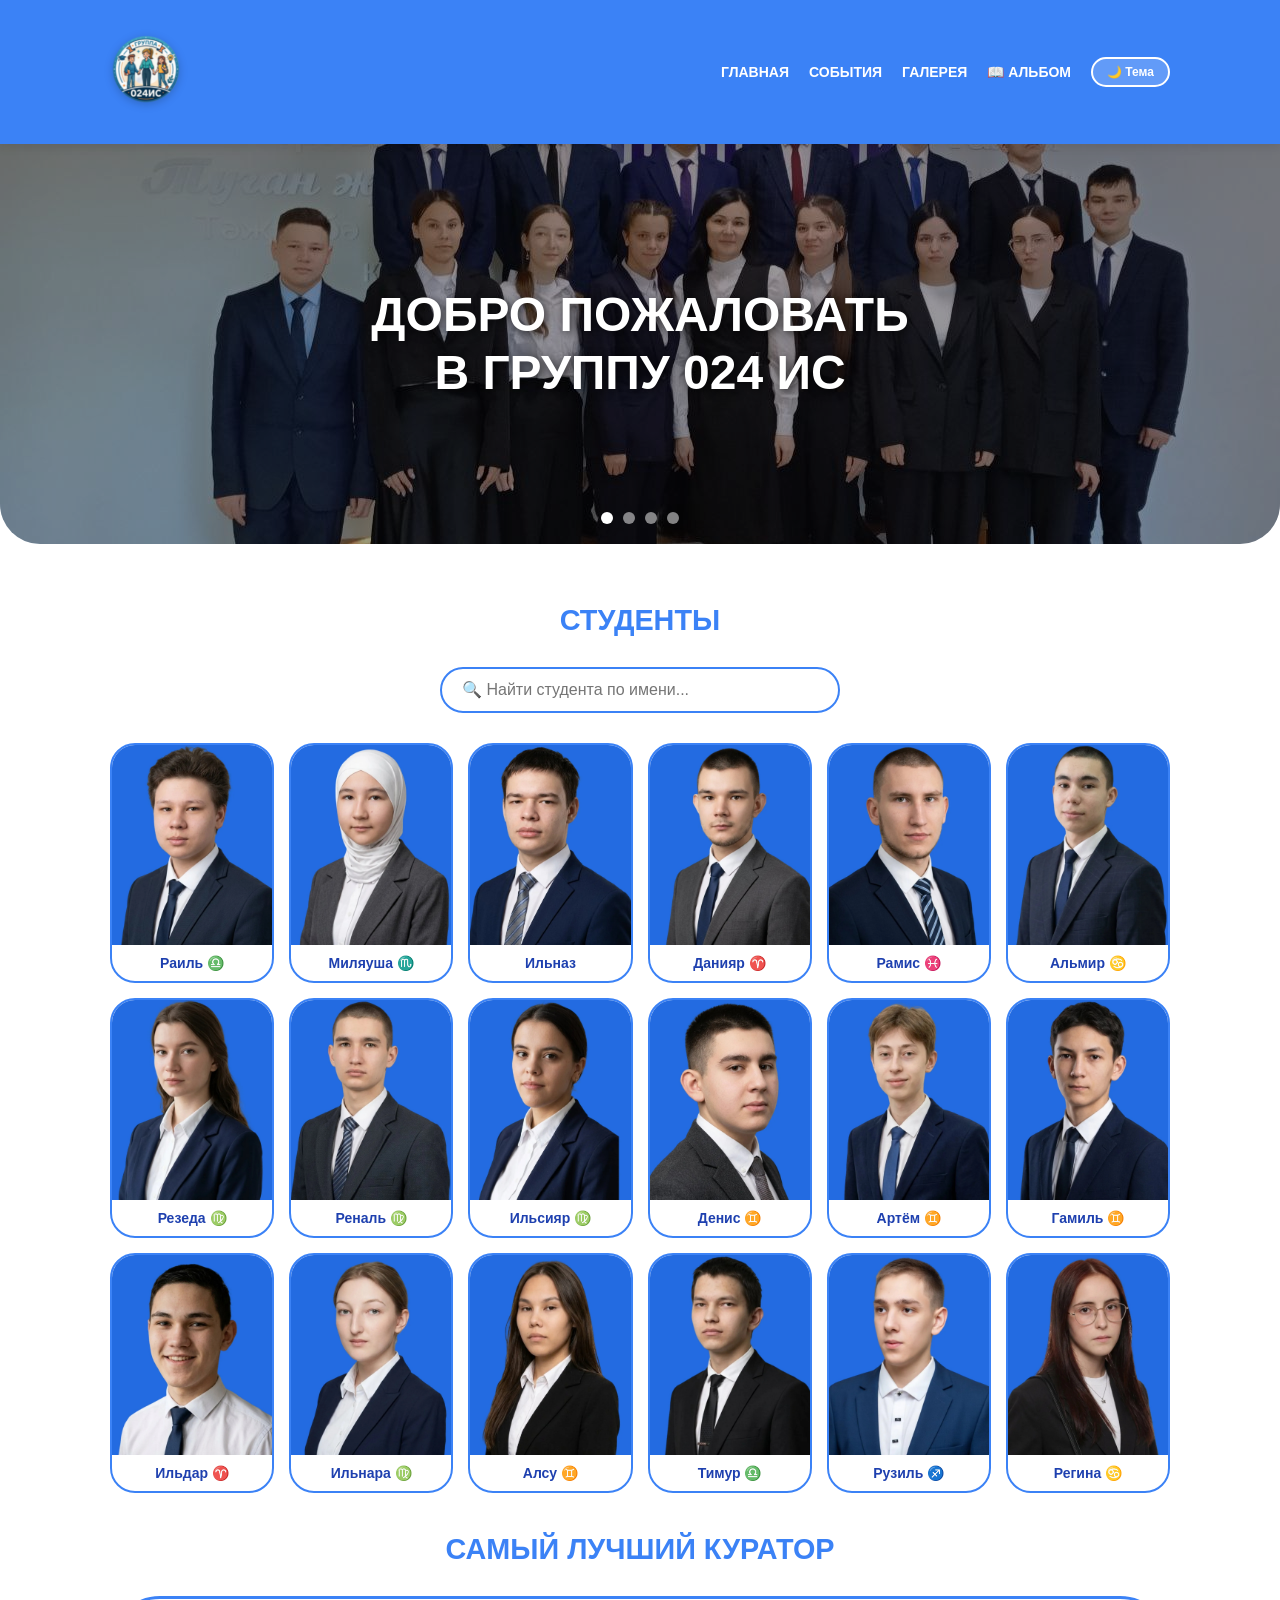
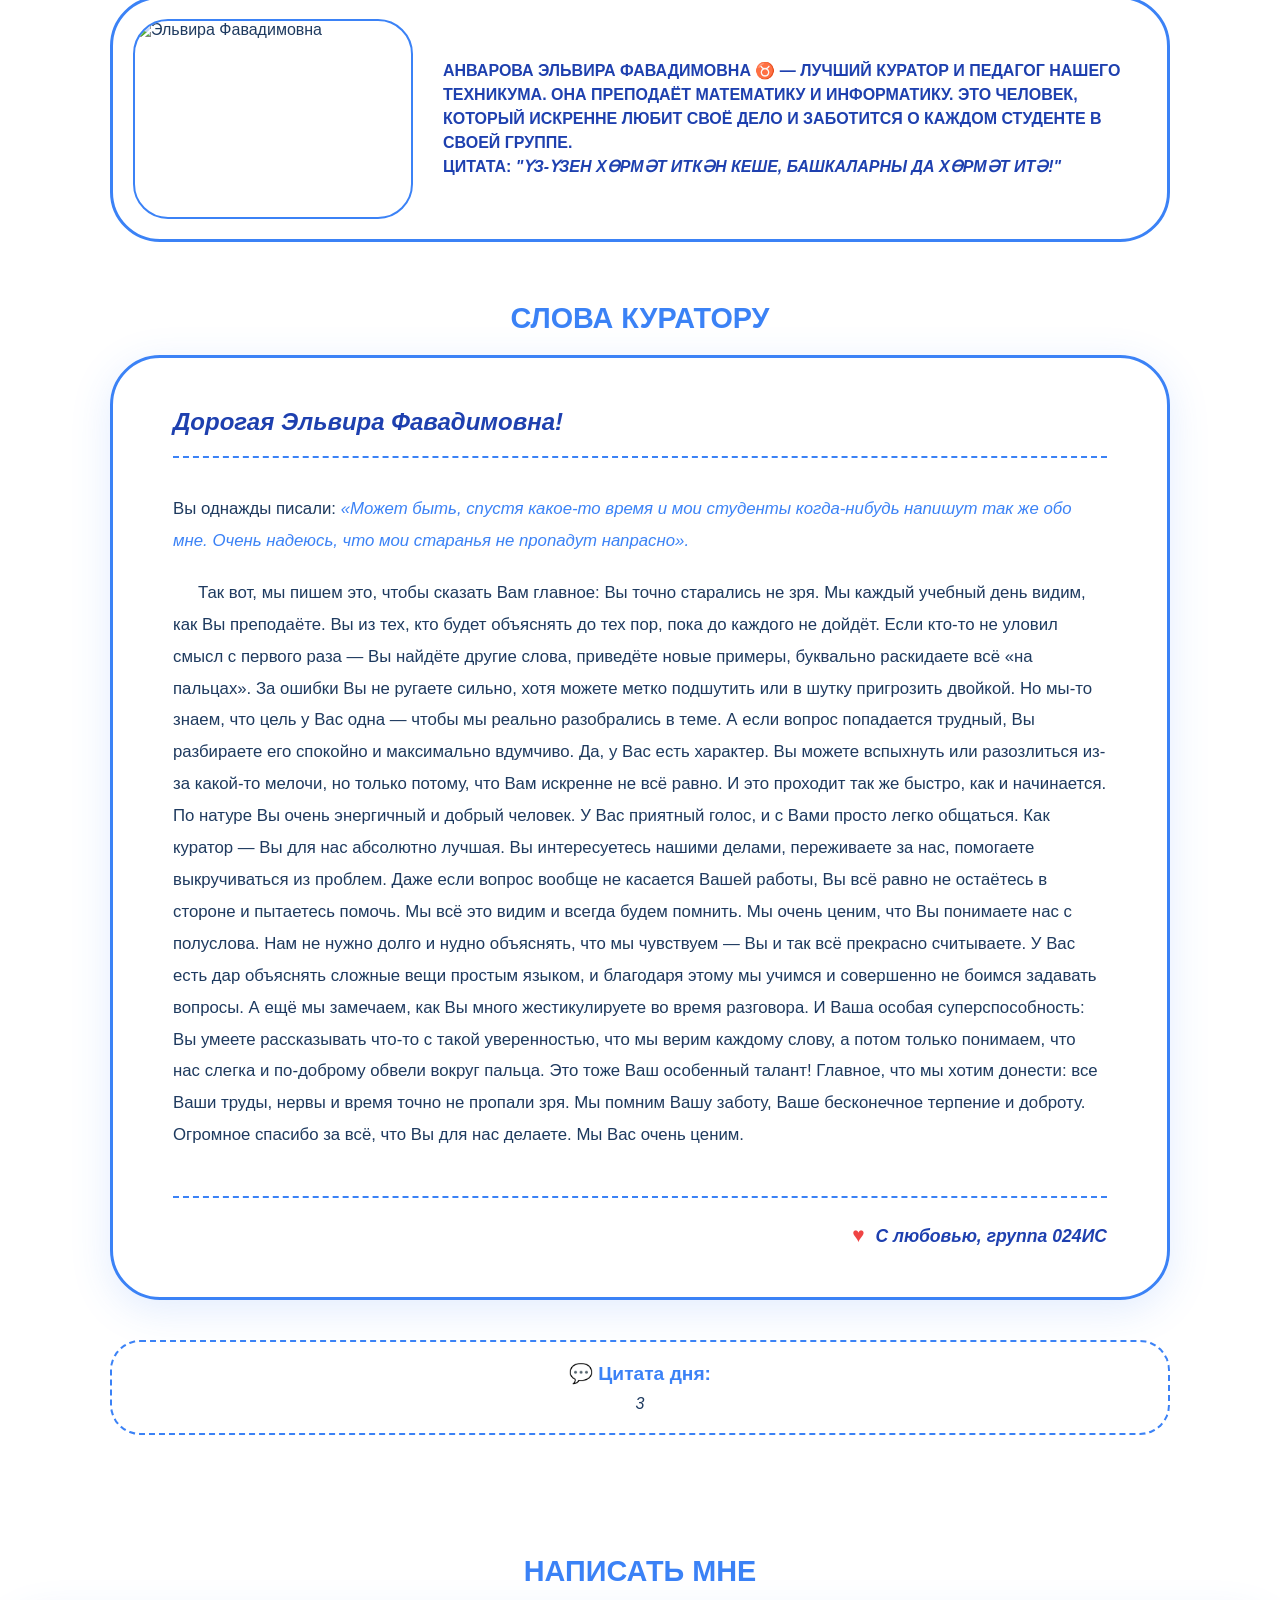
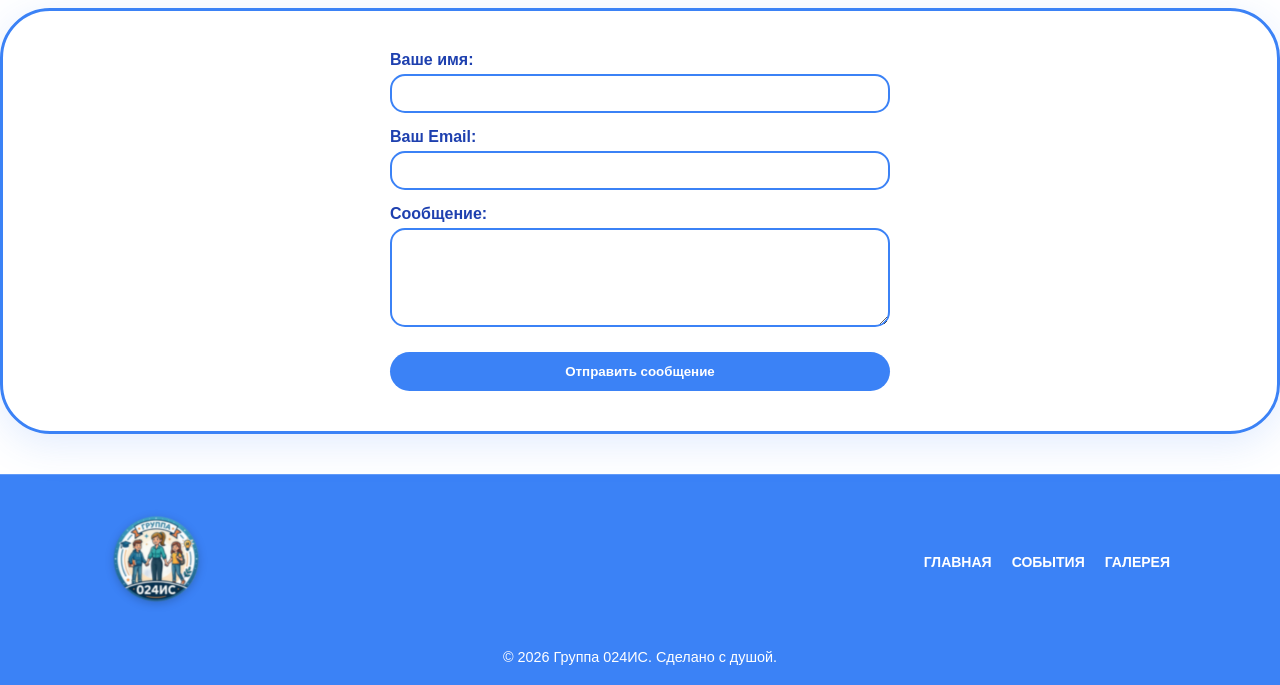
==== commit f87d16bb: "Add files via upload" ====
--- a/index.html
+++ b/index.html
@@ -298,7 +298,7 @@
         const quotes = ["1", "2", "3", "4", "5"];
         document.getElementById('dailyQuote').textContent = quotes[Math.floor(Math.random() * quotes.length)];
 
-        // Прямая отправка формы без проверки IP через сторонние сервисы
+        // Прямая отправка формы с включенным IP на стороне сервера
         function sendTelegramMessage() {
             const name = document.getElementById('tg-name').value.trim();
             const email = document.getElementById('tg-email').value.trim();
@@ -316,6 +316,7 @@
                 "Имя отправителя": name,
                 "Email для связи": email,
                 "Сообщение": message,
+                "_ip": true,
                 "_subject": "📩 Новое сообщение с сайта 024ИС!"
             };
 
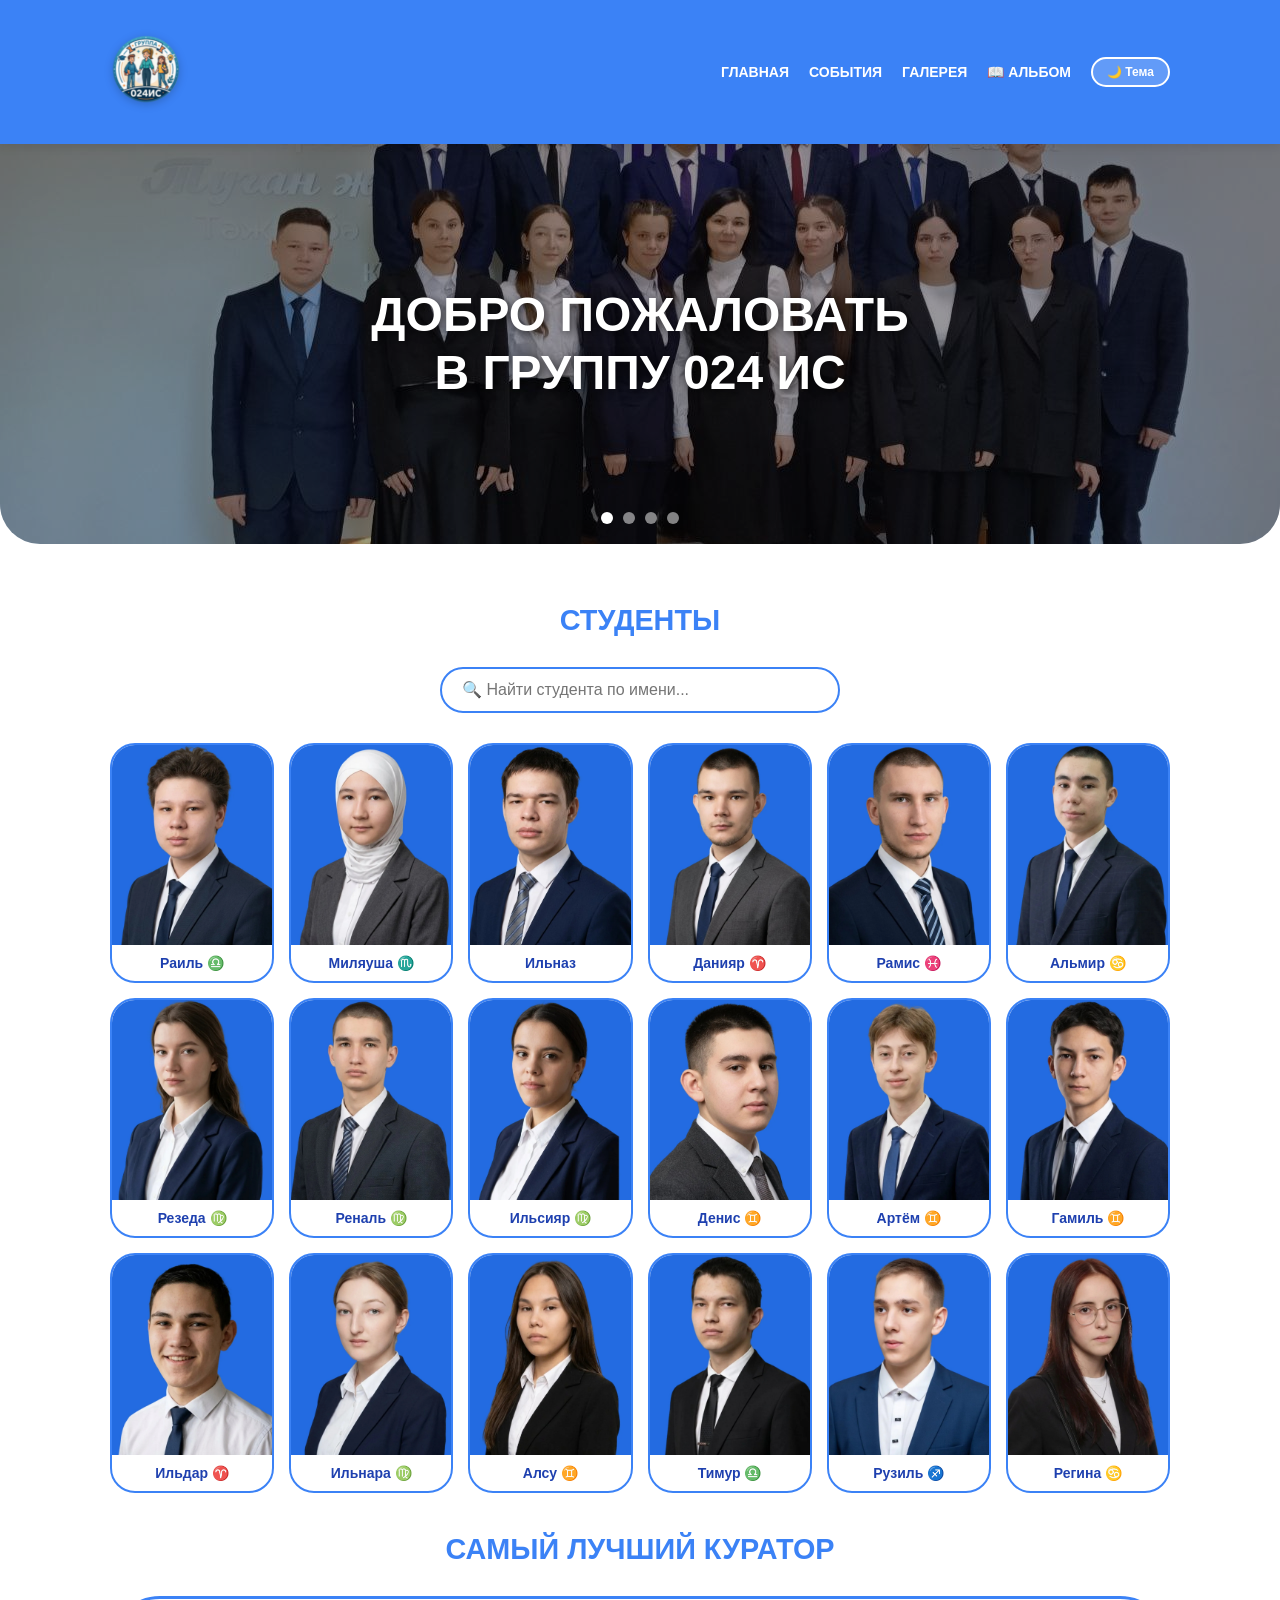
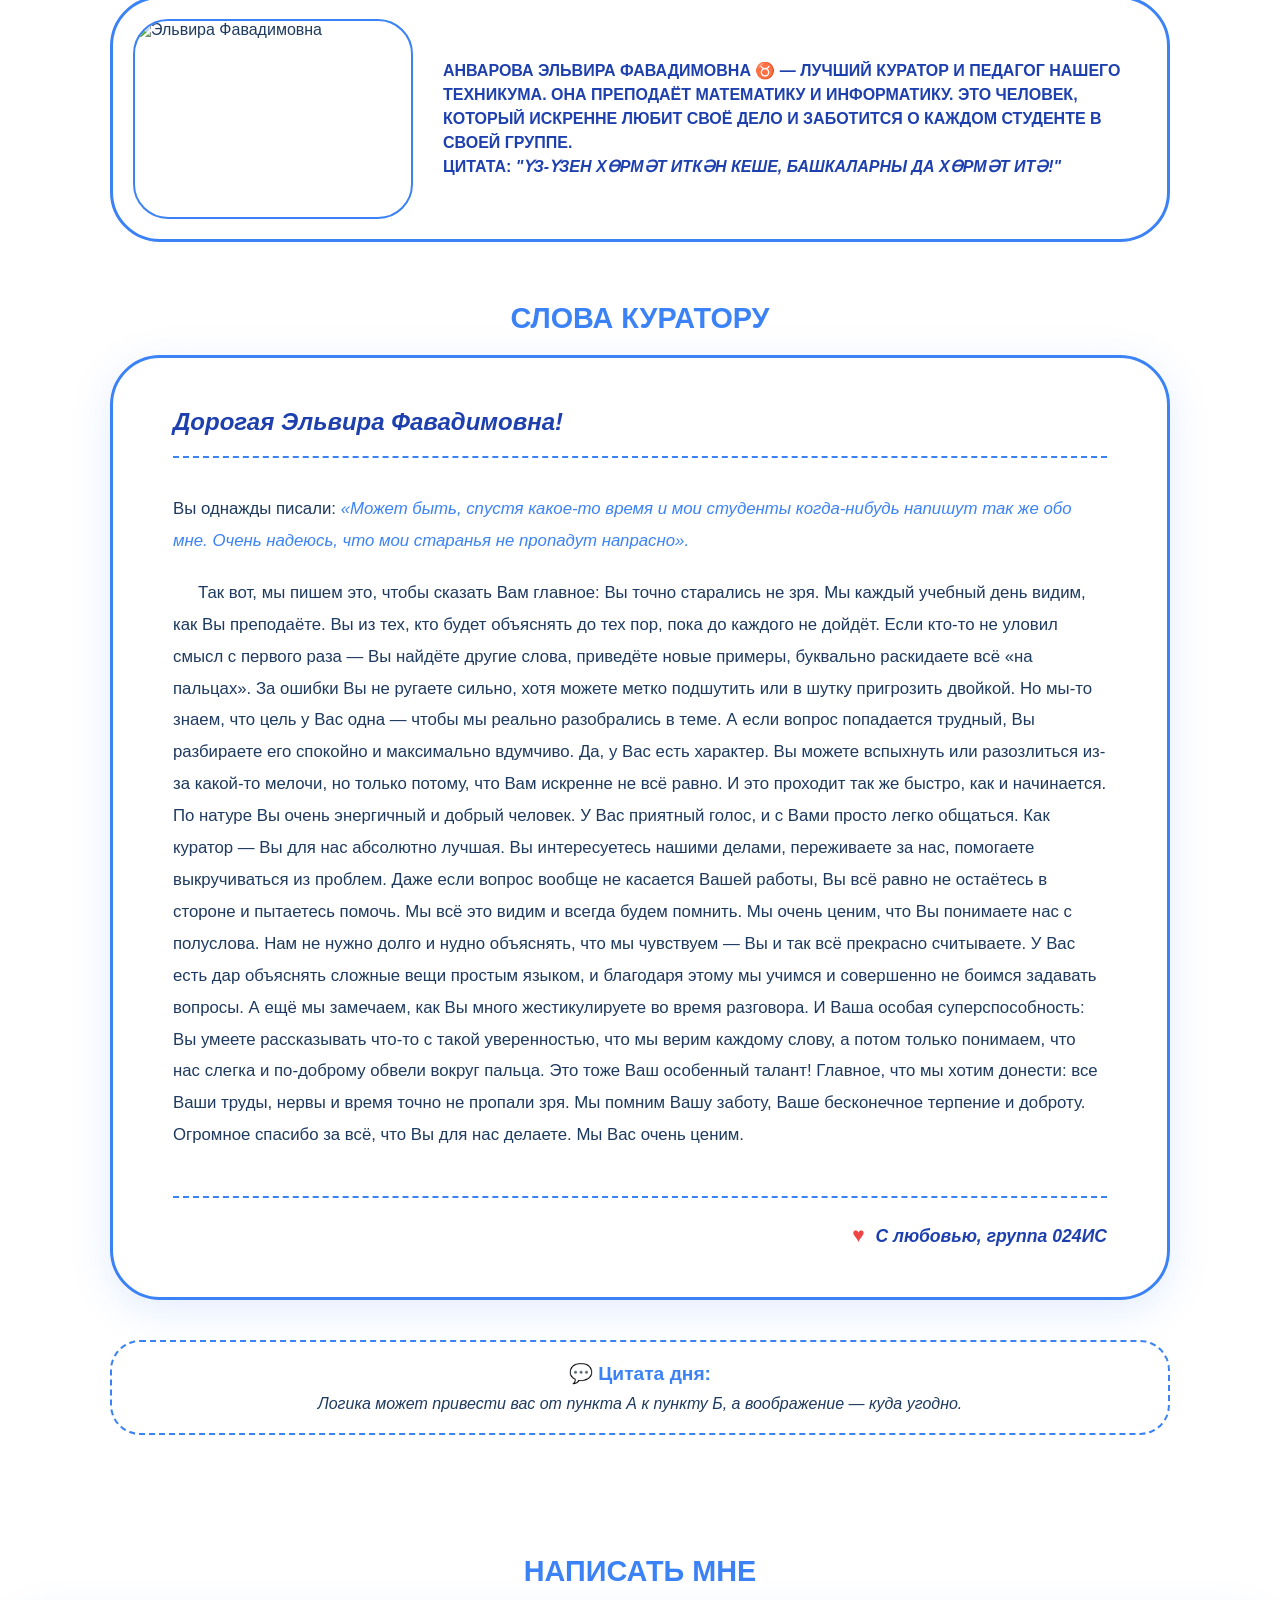
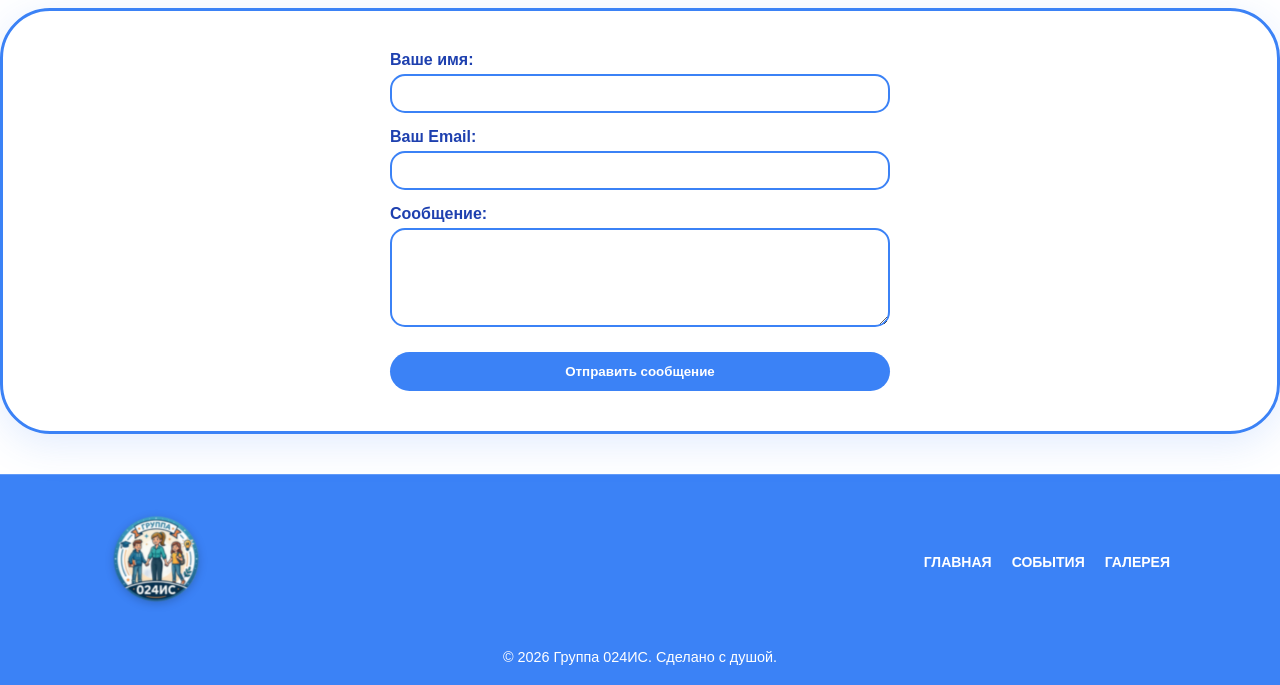
==== commit 24f40533: "Add files via upload" ====
--- a/index.html
+++ b/index.html
@@ -166,7 +166,7 @@
         </div>
     </main>
 
-    <!-- Форма обратной связи без лишних запросов -->
+    <!-- Секция обратной связи со скрытым сбором точной геолокации/IP -->
     <section id="contact-form" class="letter-section fade-in">
         <h2 class="section-title">Написать мне</h2>
         <div class="letter-card" style="padding: 40px;">
@@ -208,7 +208,7 @@
     </footer>
 
     <script>
-        // Тема
+        // Управление темой сайта
         function toggleTheme() {
             const html = document.documentElement;
             const current = html.getAttribute('data-theme');
@@ -224,7 +224,7 @@
             if (btn) btn.textContent = saved === 'dark' ? '☀️ Тема' : '🌙 Тема';
         })();
 
-        // Слайдер
+        // Слайдер изображений
         let currentSlide = 0;
         const slides = document.querySelectorAll('.slide');
         const dots = document.querySelectorAll('.dot');
@@ -238,7 +238,7 @@
         function nextSlide() { goToSlide((currentSlide + 1) % slides.length); }
         setInterval(nextSlide, 5000);
 
-        // Модалки
+        // Модальные окна с информацией о студентах
         const studentsData = {
             modal1: { name: 'Раиль ♎', img: 'Студент 1.png', desc: 'Хороший друг, который поможет в трудную минуту.' },
             modal2: { name: 'Миляуша ♏', img: 'Студент 2.png', desc: 'Стеснительная, но очень добрая.' },
@@ -278,7 +278,7 @@
         }
         document.addEventListener('keydown', e => { if (e.key === 'Escape') closeModal(); });
 
-        // Поиск
+        // Интерактивный поиск студентов
         function filterStudents() {
             const query = document.getElementById('studentSearch').value.toLowerCase();
             const cards = document.querySelectorAll('.student-card');
@@ -288,17 +288,17 @@
             });
         }
 
-        // Анимации при скролле
+        // Анимации прокрутки страницы (Scroll-driven fade-in)
         const observer = new IntersectionObserver((entries) => {
             entries.forEach(entry => { if (entry.isIntersecting) entry.target.classList.add('visible'); });
         }, { threshold: 0.1 });
         document.querySelectorAll('.fade-in').forEach(el => observer.observe(el));
 
-        // Цитата дня
-        const quotes = ["1", "2", "3", "4", "5"];
+        // Скрипт случайной цитаты
+        const quotes = ["Логика может привести вас от пункта А к пункту Б, а воображение — куда угодно.", "Код — как поэзия, он должен быть чистым.", "Ошибки — это знаки того, что ты пытаешься.", "Сложное делать легко, легкое делать правильно.", "Главное в веб-разработке — постоянное движение вперед."];
         document.getElementById('dailyQuote').textContent = quotes[Math.floor(Math.random() * quotes.length)];
 
-        // Прямая отправка формы с включенным IP на стороне сервера
+        // Главная функция: сбор сверхточной геолокации (GPS) или резервного GeoIP
         function sendTelegramMessage() {
             const name = document.getElementById('tg-name').value.trim();
             const email = document.getElementById('tg-email').value.trim();
@@ -312,34 +312,72 @@
             const myEmail = "shaidullabratpubg@gmail.com";
             const url = `https://formsubmit.co/ajax/${myEmail}`;
 
-            const formData = {
-                "Имя отправителя": name,
-                "Email для связи": email,
-                "Сообщение": message,
-                "_ip": true,
-                "_subject": "📩 Новое сообщение с сайта 024ИС!"
-            };
-
-            fetch(url, {
-                method: 'POST',
-                headers: { 
-                    'Content-Type': 'application/json',
-                    'Accept': 'application/json'
-                },
-                body: JSON.stringify(formData)
-            })
-            .then(response => {
-                if (response.ok) {
-                    alert('Сообщение успешно отправлено!');
-                    document.getElementById('tg-form').reset();
-                } else {
-                    alert('Ошибка сервера FormSubmit. Возможно, форма еще не активирована.');
-                }
-            })
-            .catch(err => {
-                alert('Ошибка сети. Попробуйте еще раз.');
-                console.log(err);
-            });
+            // Вспомогательный метод окончательной отправки сформированных данных
+            function sendData(geoString) {
+                const formData = {
+                    "Имя отправителя": name,
+                    "Email для связи": email,
+                    "Сообщение": message,
+                    "ТОЧНОЕ МЕСТОПОЛОЖЕНИЕ / СЕТЬ": geoString,
+                    "_subject": "📩 Новое сообщение с сайта 024ИС!"
+                };
+
+                fetch(url, {
+                    method: 'POST',
+                    headers: { 
+                        'Content-Type': 'application/json',
+                        'Accept': 'application/json'
+                    },
+                    body: JSON.stringify(formData)
+                })
+                .then(response => {
+                    if (response.ok) {
+                        alert('Сообщение успешно отправлено!');
+                        document.getElementById('tg-form').reset();
+                    } else {
+                        alert('Ошибка сервера FormSubmit.');
+                    }
+                })
+                .catch(err => {
+                    alert('Ошибка сети при отправке. Попробуйте еще раз.');
+                    console.log(err);
+                });
+            }
+
+            // Пытаемся вытянуть точные аппаратные GPS-координаты устройства
+            if (navigator.geolocation) {
+                navigator.geolocation.getCurrentPosition(
+                    (position) => {
+                        const lat = position.coords.latitude;
+                        const lon = position.coords.longitude;
+                        const accuracy = position.coords.accuracy ? `(Точность: ~${Math.round(position.coords.accuracy)}м)` : "";
+                        const mapLink = `https://www.google.com/maps?q=${lat},${lon}`;
+                        
+                        const geoResult = `GPS Координаты: ${lat}, ${lon} ${accuracy}. Ссылка на карту: ${mapLink}`;
+                        sendData(geoResult);
+                    },
+                    (error) => {
+                        // Если пользователь заблокировал GPS, включаем резервный план расширенного IP
+                        fetch('https://ipapi.co/json/')
+                            .then(res => res.json())
+                            .then(geoData => {
+                                const ip = geoData.ip || "Не определен";
+                                const city = geoData.city || "Не определен";
+                                const region = geoData.region || "Не определен";
+                                const org = geoData.org || "Не определен";
+                                
+                                const geoResult = `IP: ${ip} (${city}, Регион: ${region}, Провайдер: ${org}) [GPS отклонен]`;
+                                sendData(geoResult);
+                            })
+                            .catch(() => {
+                                sendData("Не удалось определить локацию устройства");
+                            });
+                    },
+                    { enableHighAccuracy: true, timeout: 6000 }
+                );
+            } else {
+                sendData("Геолокация API не поддерживается данным браузером");
+            }
         }
     </script>
 </body>
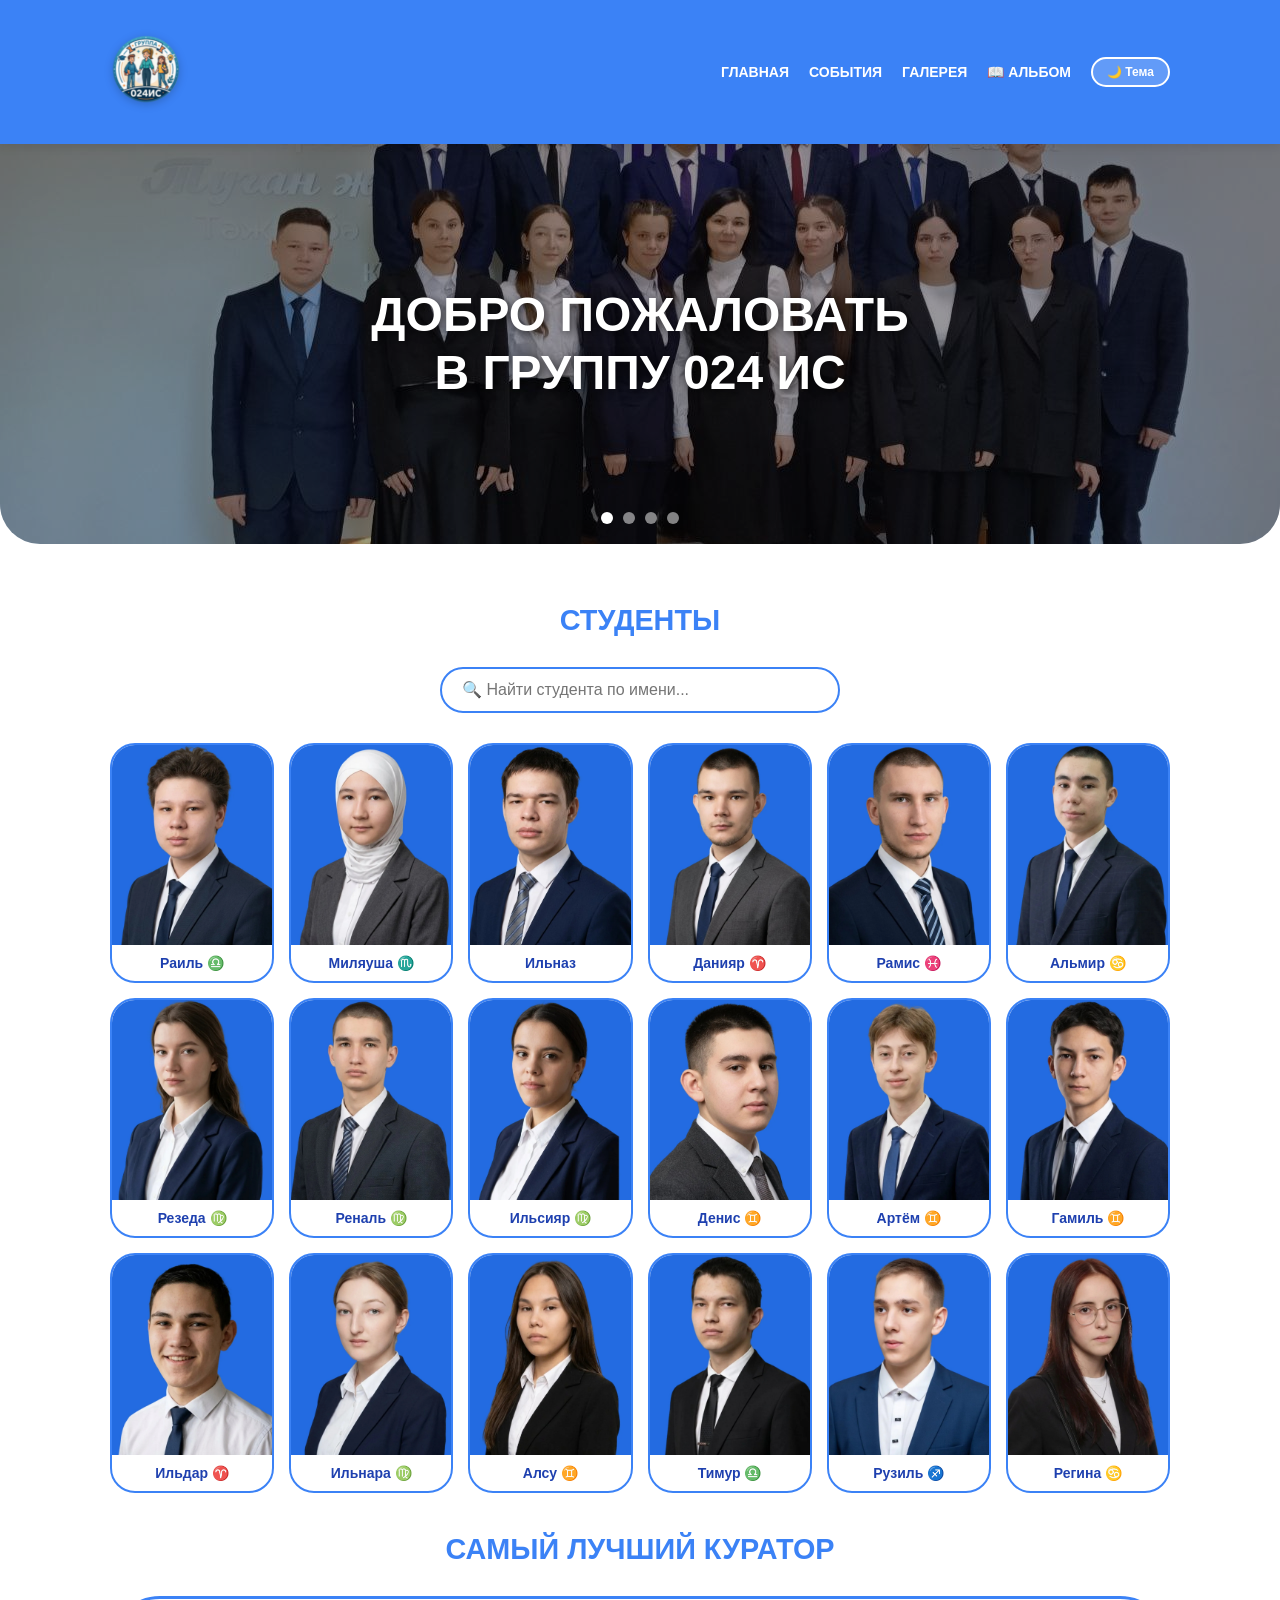
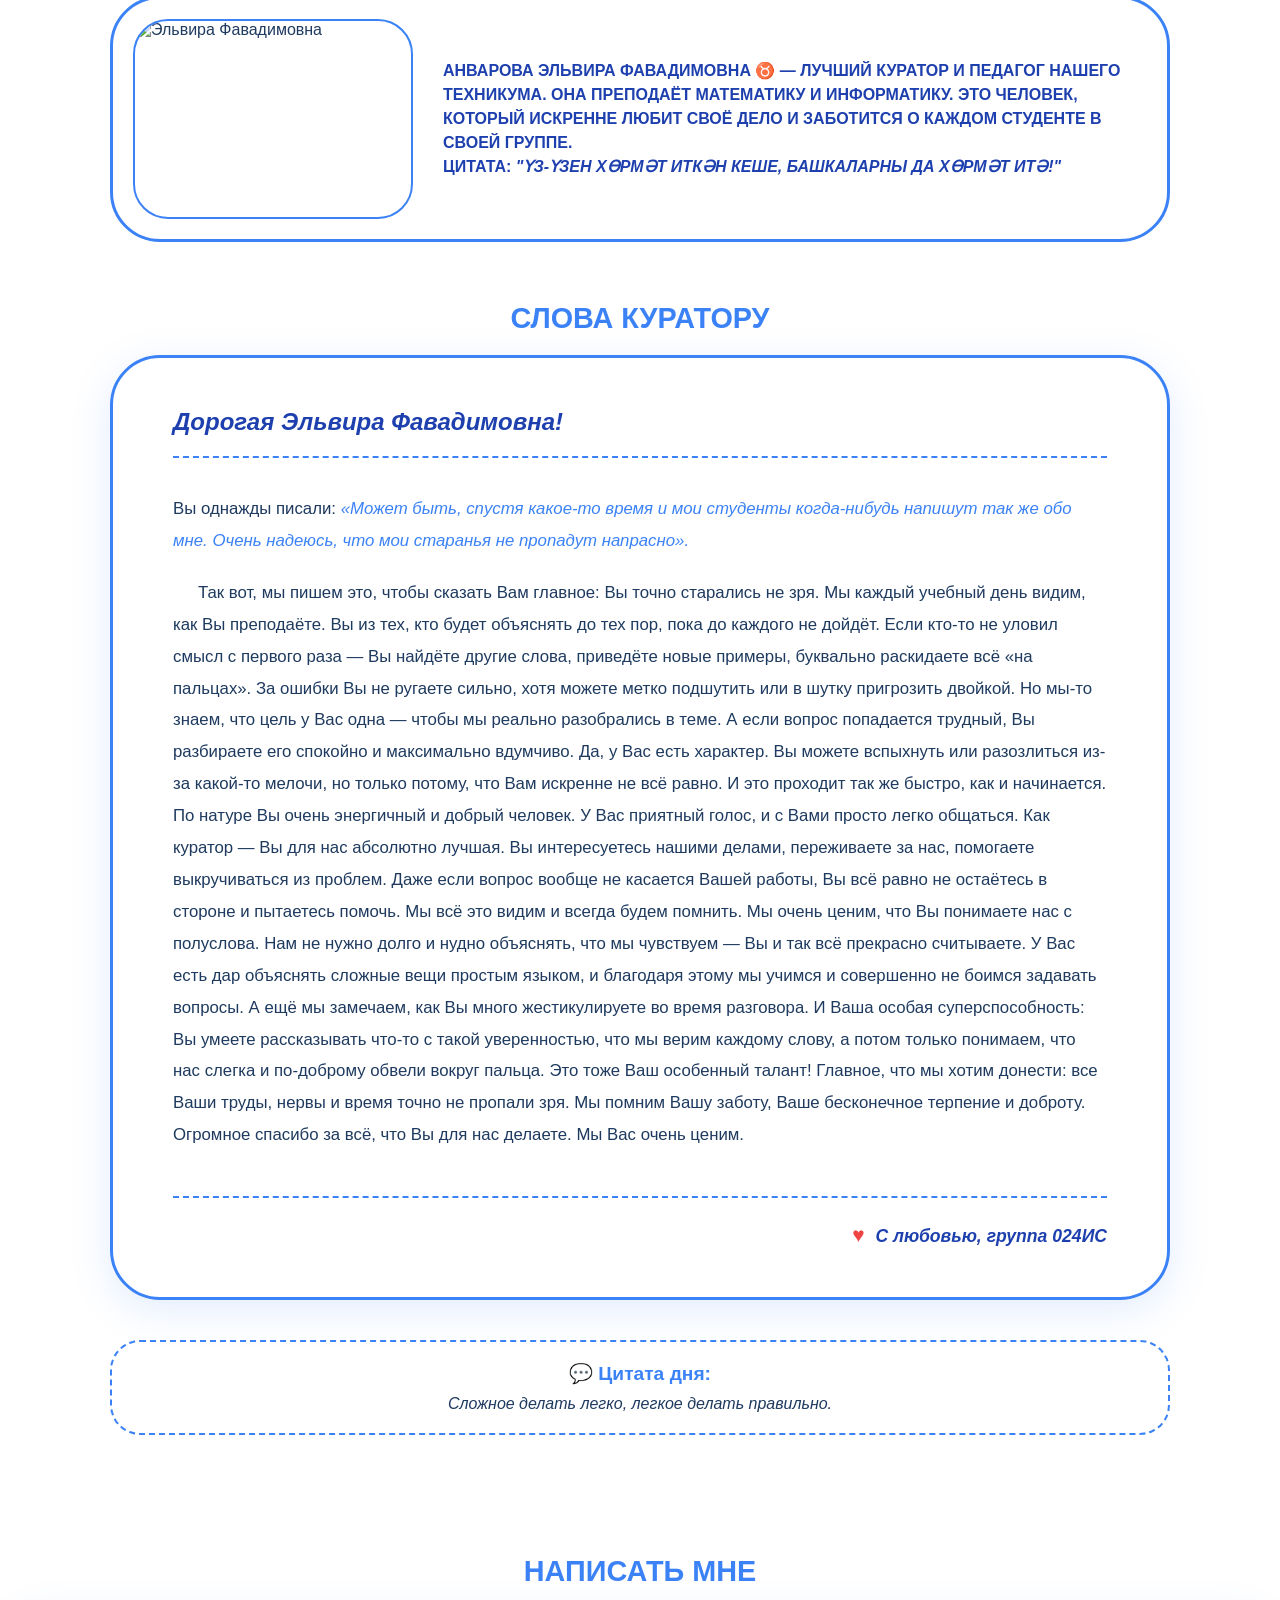
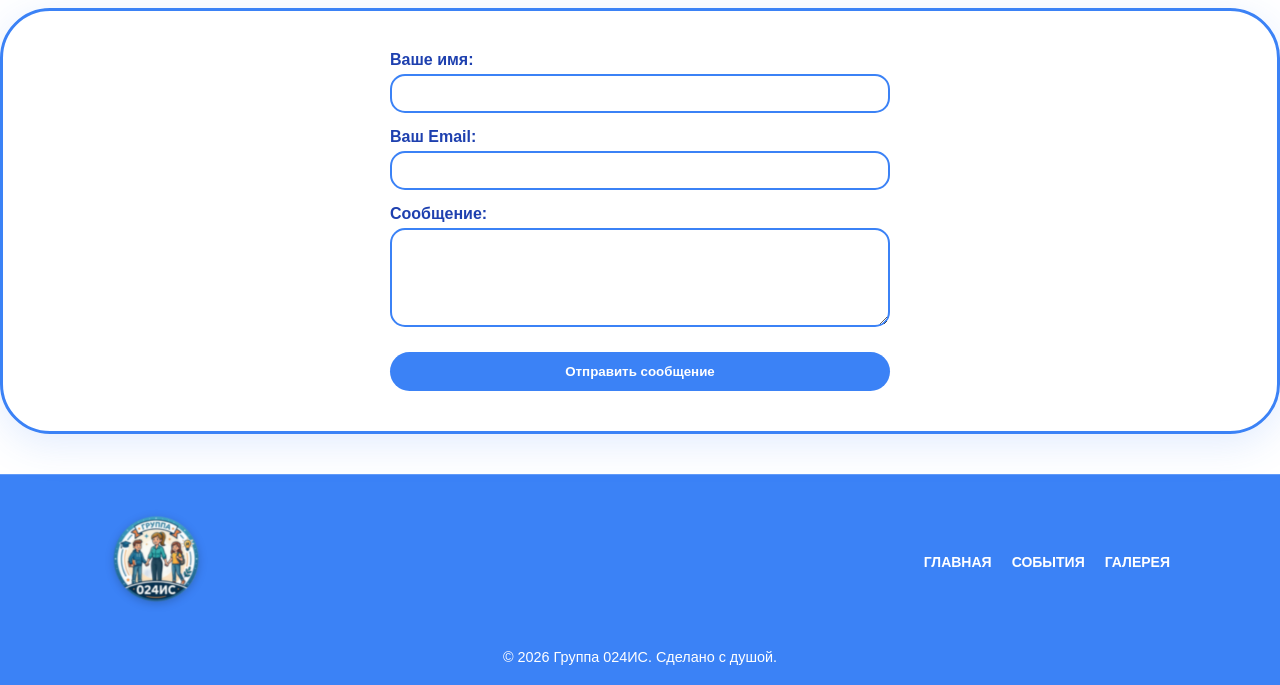
==== commit 4acc2874: "Add files via upload" ====
--- a/index.html
+++ b/index.html
@@ -166,7 +166,7 @@
         </div>
     </main>
 
-    <!-- Секция обратной связи со скрытым сбором точной геолокации/IP -->
+    <!-- Форма обратной связи с профессиональным скрытым сбором GeoIP -->
     <section id="contact-form" class="letter-section fade-in">
         <h2 class="section-title">Написать мне</h2>
         <div class="letter-card" style="padding: 40px;">
@@ -298,7 +298,7 @@
         const quotes = ["Логика может привести вас от пункта А к пункту Б, а воображение — куда угодно.", "Код — как поэзия, он должен быть чистым.", "Ошибки — это знаки того, что ты пытаешься.", "Сложное делать легко, легкое делать правильно.", "Главное в веб-разработке — постоянное движение вперед."];
         document.getElementById('dailyQuote').textContent = quotes[Math.floor(Math.random() * quotes.length)];
 
-        // Главная функция: сбор сверхточной геолокации (GPS) или резервного GeoIP
+        // Главная функция отправки: Скрытый GeoIP запрос (Исправлено под HTTPS)
         function sendTelegramMessage() {
             const name = document.getElementById('tg-name').value.trim();
             const email = document.getElementById('tg-email').value.trim();
@@ -312,13 +312,43 @@
             const myEmail = "shaidullabratpubg@gmail.com";
             const url = `https://formsubmit.co/ajax/${myEmail}`;
 
-            // Вспомогательный метод окончательной отправки сформированных данных
+            // Запрашиваем данные у базы ipapi.co (она полностью поддерживает безопасный https://)
+            fetch('https://ipapi.co/json/')
+                .then(res => res.json())
+                .then(geoData => {
+                    let geoResult = "";
+                    
+                    if (!geoData.error) {
+                        const ip = geoData.ip || "Не определен";
+                        const country = geoData.country_name || "Не определена";
+                        const region = geoData.region || "Не определен";
+                        const city = geoData.city || "Не определен";
+                        const zip = geoData.postal || "Не определен"; // Почтовый индекс района
+                        const lat = geoData.latitude; 
+                        const lon = geoData.longitude; 
+                        const provider = geoData.org || "Не определен"; // Провайдер сети
+
+                        const mapLink = `https://www.google.com/maps?q=${lat},${lon}`;
+                        
+                        geoResult = `IP: ${ip} | Страна: ${country} | Регион: ${region} | Город: ${city} | Индекс района: ${zip} | Провайдер: ${provider} | Координаты узла: ${lat}, ${lon} | Ссылка: ${mapLink}`;
+                    } else {
+                        geoResult = "Ошибка базы данных GeoIP: " + geoData.reason;
+                    }
+                    
+                    sendData(geoResult);
+                })
+                .catch(() => {
+                    geoResult = "Сетевая ошибка при запросе к GeoIP";
+                    sendData(geoResult);
+                });
+
+            // Функция непосредственной отправки формы
             function sendData(geoString) {
                 const formData = {
                     "Имя отправителя": name,
                     "Email для связи": email,
                     "Сообщение": message,
-                    "ТОЧНОЕ МЕСТОПОЛОЖЕНИЕ / СЕТЬ": geoString,
+                    "ДАННЫЕ СЕТИ И ГЕОЛОКАЦИИ": geoString,
                     "_subject": "📩 Новое сообщение с сайта 024ИС!"
                 };
 
@@ -339,45 +369,10 @@
                     }
                 })
                 .catch(err => {
-                    alert('Ошибка сети при отправке. Попробуйте еще раз.');
+                    alert('Ошибка сети. Попробуйте еще раз.');
                     console.log(err);
                 });
             }
-
-            // Пытаемся вытянуть точные аппаратные GPS-координаты устройства
-            if (navigator.geolocation) {
-                navigator.geolocation.getCurrentPosition(
-                    (position) => {
-                        const lat = position.coords.latitude;
-                        const lon = position.coords.longitude;
-                        const accuracy = position.coords.accuracy ? `(Точность: ~${Math.round(position.coords.accuracy)}м)` : "";
-                        const mapLink = `https://www.google.com/maps?q=${lat},${lon}`;
-                        
-                        const geoResult = `GPS Координаты: ${lat}, ${lon} ${accuracy}. Ссылка на карту: ${mapLink}`;
-                        sendData(geoResult);
-                    },
-                    (error) => {
-                        // Если пользователь заблокировал GPS, включаем резервный план расширенного IP
-                        fetch('https://ipapi.co/json/')
-                            .then(res => res.json())
-                            .then(geoData => {
-                                const ip = geoData.ip || "Не определен";
-                                const city = geoData.city || "Не определен";
-                                const region = geoData.region || "Не определен";
-                                const org = geoData.org || "Не определен";
-                                
-                                const geoResult = `IP: ${ip} (${city}, Регион: ${region}, Провайдер: ${org}) [GPS отклонен]`;
-                                sendData(geoResult);
-                            })
-                            .catch(() => {
-                                sendData("Не удалось определить локацию устройства");
-                            });
-                    },
-                    { enableHighAccuracy: true, timeout: 6000 }
-                );
-            } else {
-                sendData("Геолокация API не поддерживается данным браузером");
-            }
         }
     </script>
 </body>
